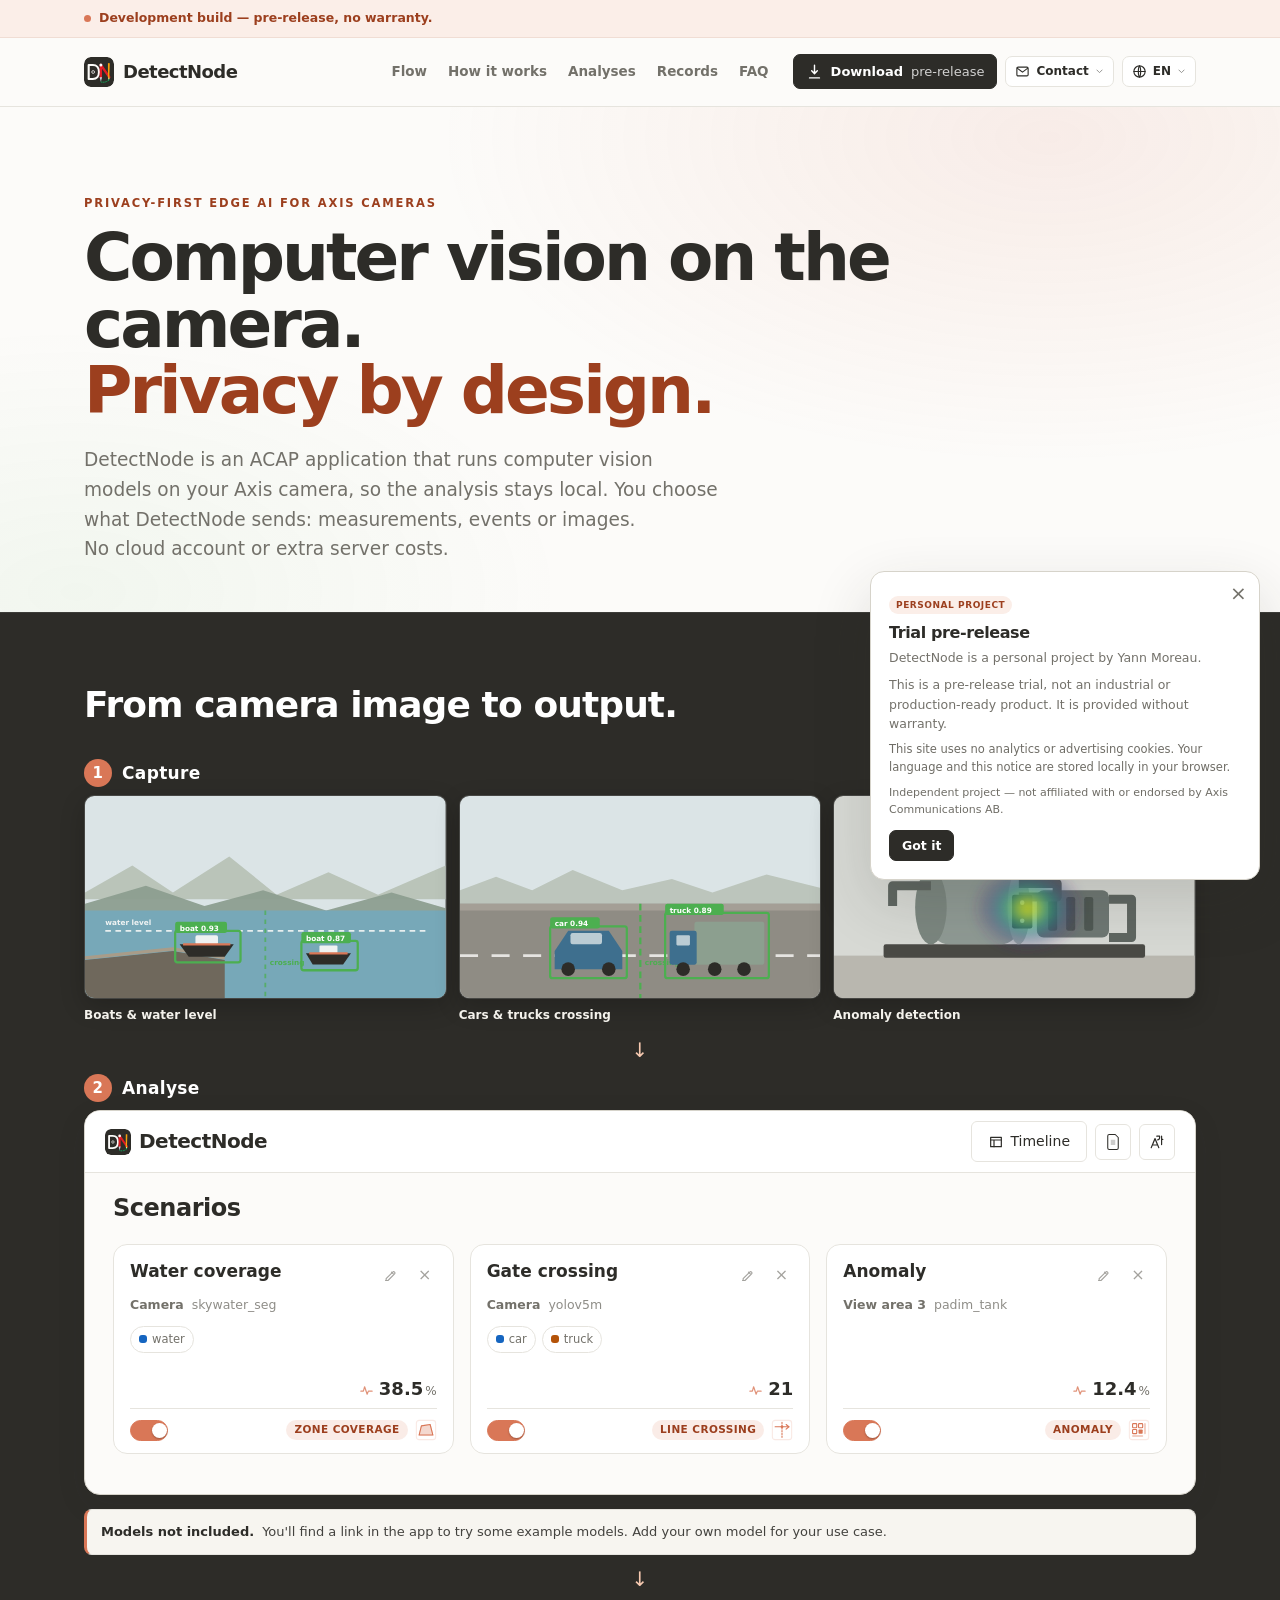
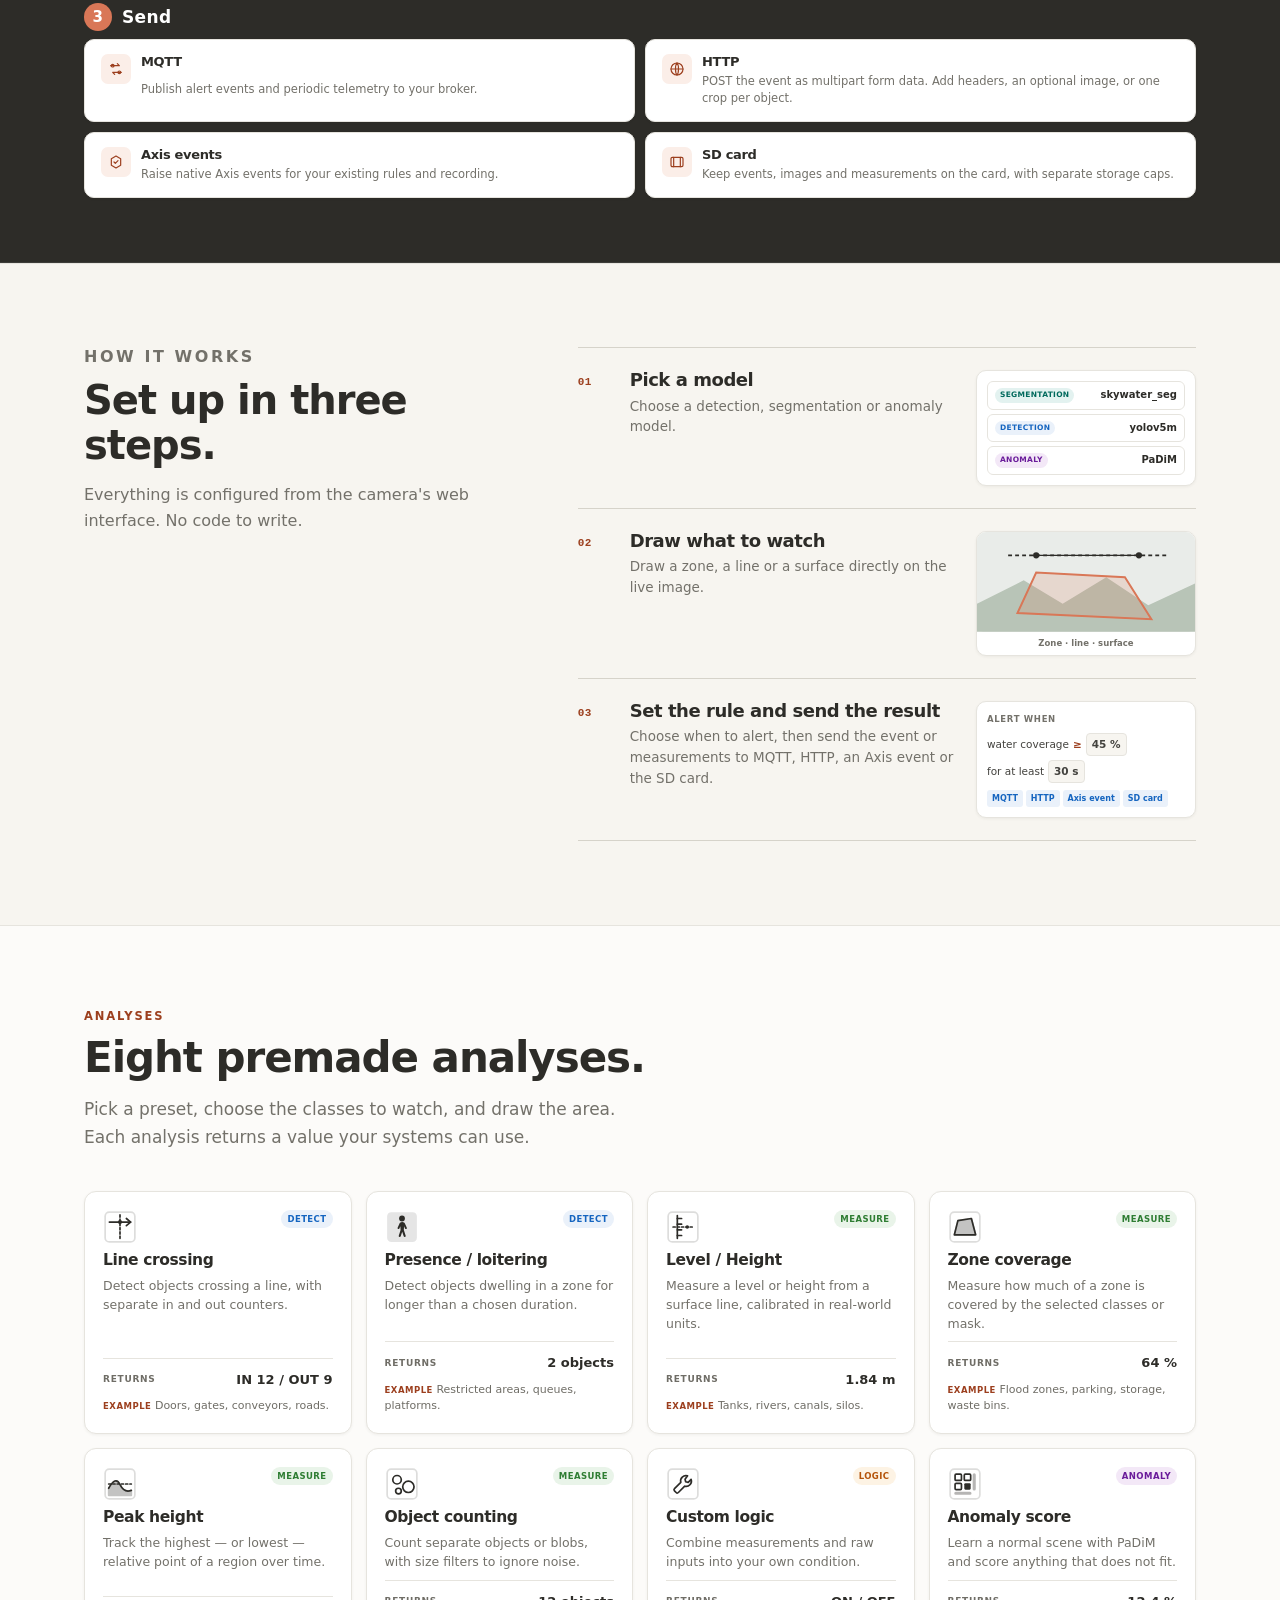
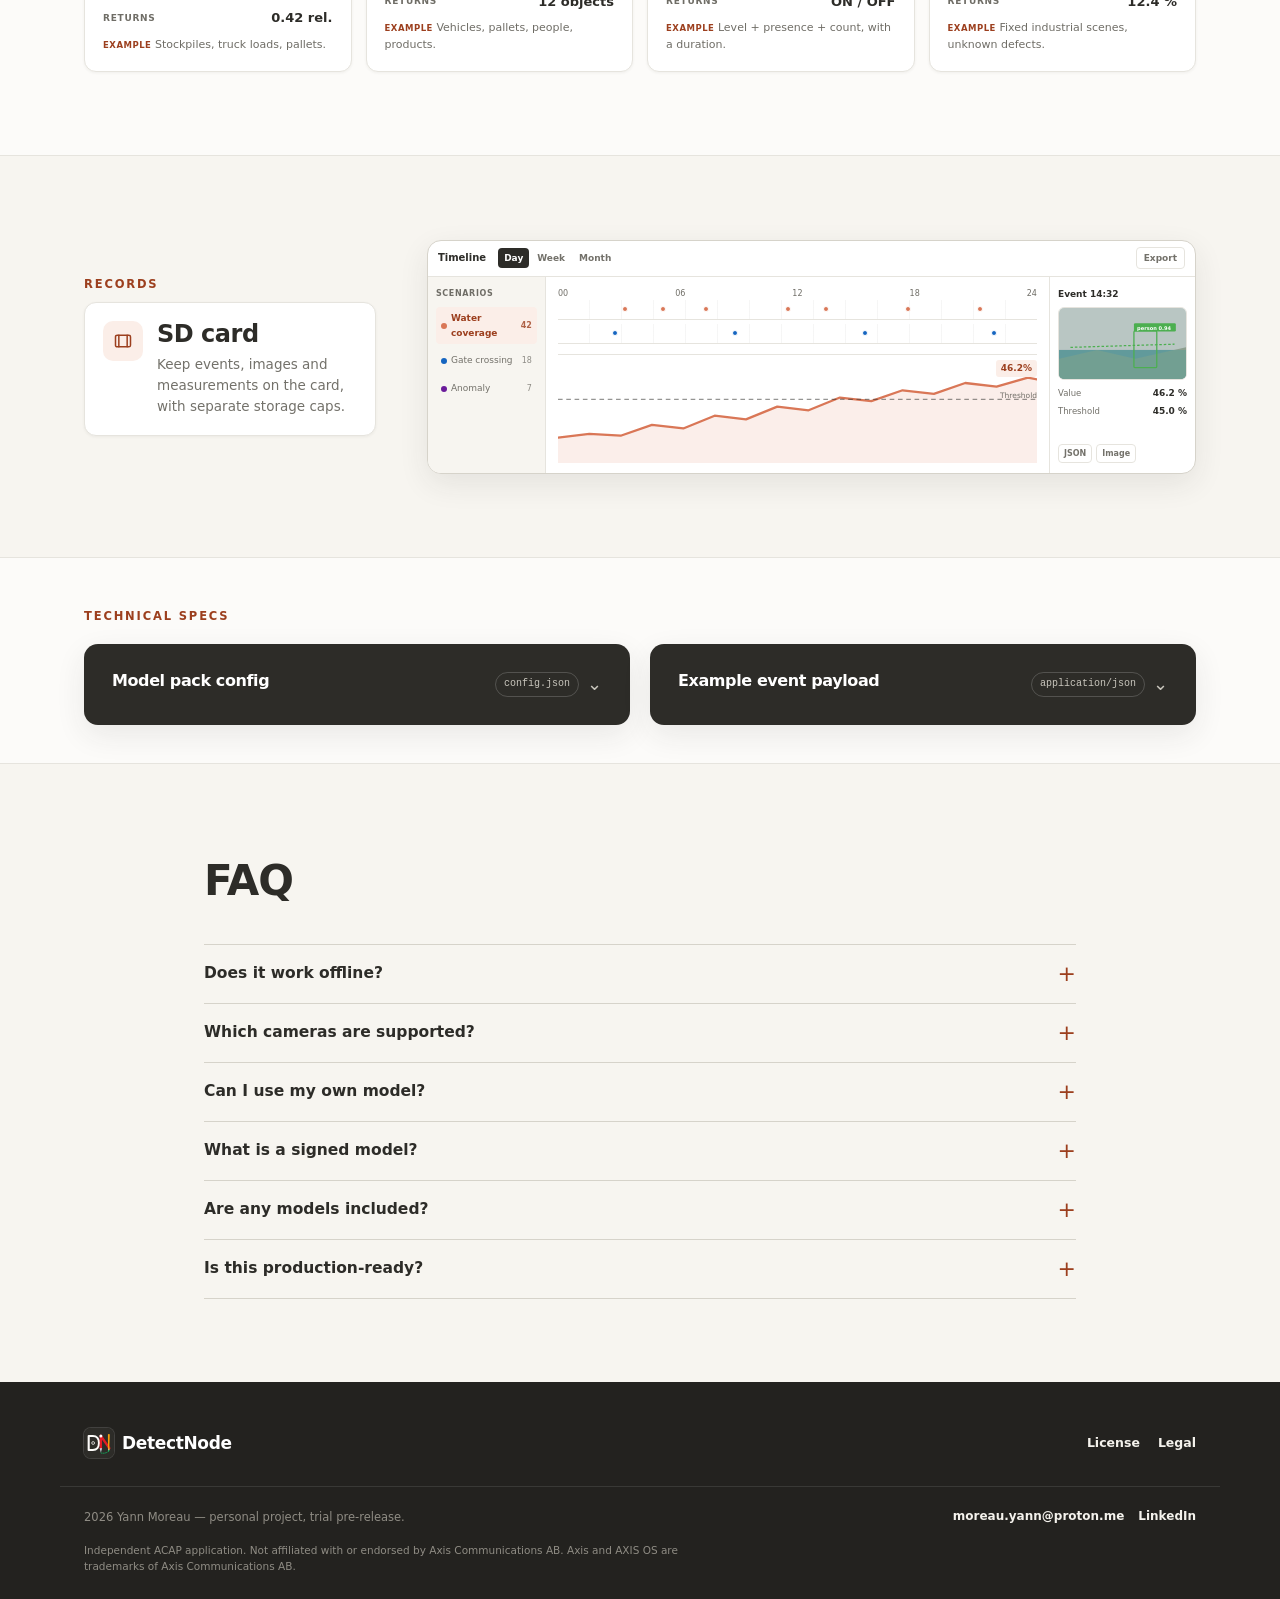
==== index.html @ 6ed3a421 "Initial commit" ====
<!DOCTYPE html>
<html lang="en">
<head>
<meta charset="utf-8" />
<meta name="viewport" content="width=device-width, initial-scale=1" />
<title>DetectNode — Privacy-first computer vision for Axis cameras</title>
<meta name="description" content="DetectNode is an ACAP application that runs computer vision models on the camera itself. Analyze locally and send only what you choose — no cloud account or server costs." />
<meta name="theme-color" content="#fcfbf9" />
<link rel="icon" type="image/svg+xml" href="favicon.svg" />
<link rel="stylesheet" href="styles.css" />

<meta property="og:type" content="website" />
<meta property="og:title" content="DetectNode — Privacy-first computer vision for Axis cameras" />
<meta property="og:description" content="Privacy-first computer vision for Axis cameras. DetectNode runs models on the camera and sends only what you choose — no cloud account or server costs." />
<meta property="og:image" content="og-image.png" />
<meta property="og:image:width" content="1200" />
<meta property="og:image:height" content="630" />
<meta name="twitter:card" content="summary_large_image" />
<meta name="twitter:image" content="og-image.png" />
</head>
<body>

<a class="skip-link" href="#main">Skip to content</a>

<!-- ============================================================ Dev banner -->
<div class="banner">
  <div class="wrap banner-inner">
    <span class="banner-dot" aria-hidden="true"></span>
    <span data-i18n="banner.dev">Development build — pre-release, no warranty.</span>
  </div>
</div>

<!-- ================================================================ Top bar -->
<header class="topbar" id="top">
  <div class="wrap topbar-inner">
    <a class="brand" href="#top" aria-label="DetectNode — home">
      <img class="brand-mark" src="favicon.svg" alt="" width="30" height="30" />
      <span class="brand-name">DetectNode</span>
    </a>

    <nav class="nav" id="nav" aria-label="Sections">
      <a href="#pipeline" data-i18n="nav.pipeline">Flow</a>
      <a href="#how" data-i18n="nav.how">How it works</a>
      <a href="#analyses" data-i18n="nav.analyses">Analyses</a>
      <a href="#records" data-i18n="nav.records">Records</a>
      <a href="#faq" data-i18n="nav.faq">FAQ</a>
    </nav>

    <div class="topbar-actions">
      <a class="btn btn-primary btn-sm topbar-download" href="https://github.com/DetectNode/DetectNode.github.io/releases" target="_blank" rel="noopener" aria-label="Download the pre-release" title="Download the pre-release" data-i18n-aria="cta.downloadLabel" data-i18n-title="cta.downloadLabel">
        <svg viewBox="0 0 24 24" fill="none" stroke="currentColor" stroke-width="2" stroke-linecap="round" stroke-linejoin="round" aria-hidden="true"><path d="M12 3v12m0 0-4-4m4 4 4-4M5 21h14"/></svg>
        <span data-i18n="cta.downloadVerb">Download</span>
        <span class="btn-qualifier" data-i18n="cta.downloadQualifier">pre-release</span>
      </a>

      <div class="contact" id="contact">
        <button type="button" class="lang-btn contact-btn" id="contactBtn" aria-haspopup="true" aria-expanded="false" aria-label="Contact" title="Contact">
          <svg class="contact-icon" viewBox="0 0 24 24" fill="none" stroke="currentColor" stroke-width="1.8" stroke-linecap="round" stroke-linejoin="round" aria-hidden="true"><rect x="3" y="5" width="18" height="14" rx="2"/><path d="m4 7 8 6 8-6"/></svg>
          <span class="contact-label" data-i18n="contact.label">Contact</span>
          <svg class="caret" viewBox="0 0 24 24" fill="none" stroke="currentColor" stroke-width="2.4" stroke-linecap="round" stroke-linejoin="round" aria-hidden="true"><path d="m5 8 7 7 7-7"/></svg>
        </button>
        <div class="contact-menu" role="menu">
          <a role="menuitem" href="mailto:moreau.yann@proton.me">
            <span class="contact-menu-icon"><svg viewBox="0 0 24 24" fill="none" stroke="currentColor" stroke-width="1.8" stroke-linecap="round" stroke-linejoin="round" aria-hidden="true"><rect x="3" y="5" width="18" height="14" rx="2"/><path d="m4 7 8 6 8-6"/></svg></span>
            <span class="contact-menu-text"><strong data-i18n="contact.email">Email</strong><small>moreau.yann@proton.me</small></span>
          </a>
          <a role="menuitem" href="https://www.linkedin.com/in/yann-moreau/" target="_blank" rel="noopener">
            <span class="contact-menu-icon"><svg viewBox="0 0 24 24" fill="currentColor" aria-hidden="true"><path d="M4.98 3.5a2.5 2.5 0 1 1 0 5 2.5 2.5 0 0 1 0-5zM3 9h4v12H3zM9 9h3.8v1.7h.1c.5-.9 1.8-1.9 3.7-1.9 4 0 4.7 2.6 4.7 6V21h-4v-5.5c0-1.3 0-3-1.8-3s-2.1 1.4-2.1 2.9V21H9z"/></svg></span>
            <span class="contact-menu-text"><strong data-i18n="contact.linkedin">LinkedIn</strong><small>Yann Moreau</small></span>
          </a>
        </div>
      </div>

      <div class="lang" id="lang">
        <button class="lang-btn" id="langBtn" aria-haspopup="true" aria-expanded="false" aria-label="Language" title="Language">
          <svg class="globe" viewBox="0 0 24 24" fill="none" stroke="currentColor" stroke-width="1.8" stroke-linecap="round" aria-hidden="true">
            <circle cx="12" cy="12" r="9"/><path d="M3 12h18M12 3c2.5 2.6 2.5 15.4 0 18M12 3c-2.5 2.6-2.5 15.4 0 18"/>
          </svg>
          <span id="langCurrent">EN</span>
          <svg class="caret" viewBox="0 0 24 24" fill="none" stroke="currentColor" stroke-width="2.4" stroke-linecap="round" stroke-linejoin="round" aria-hidden="true"><path d="m5 8 7 7 7-7"/></svg>
        </button>
        <div class="lang-menu" role="menu">
          <button type="button" role="menuitem" data-lang="en">English <span class="tag">EN</span></button>
          <button type="button" role="menuitem" data-lang="fr">Français <span class="tag">FR</span></button>
          <button type="button" role="menuitem" data-lang="sv">Svenska <span class="tag">SV</span></button>
        </div>
      </div>

      <button class="menu-btn" id="menuBtn" aria-controls="nav" aria-expanded="false" aria-label="Menu" title="Menu">
        <span></span><span></span><span></span>
      </button>
    </div>
  </div>
</header>

<main id="main">

  <!-- ================================================================= Hero -->
  <section class="hero">
    <div class="wrap">
      <div class="hero-copy reveal">
        <p class="eyebrow" data-i18n="hero.eyebrow">Privacy-first edge AI for Axis cameras</p>
        <h1>
          <span class="hero-line" data-i18n="hero.title1">Computer vision on the camera.</span>
          <span class="hero-line hero-line-accent" data-i18n="hero.title2">Privacy by design.</span>
        </h1>
        <p class="lead">
          <span data-i18n="hero.lead">DetectNode is an ACAP application that runs computer vision models on your Axis camera, so the analysis stays local. You choose what DetectNode sends: measurements, events or images.</span><br />
          <span data-i18n="hero.lead2">No cloud account or extra server costs.</span>
        </p>
      </div>

    </div>
  </section>

  <!-- ============================================================ Pipeline -->
  <section class="pipeline" id="pipeline" aria-labelledby="pipelineTitle">
    <div class="wrap">
      <div class="pipeline-head">
        <h2 id="pipelineTitle" data-i18n="pipeline.title">From camera image to output.</h2>
      </div>

      <div class="pipeline-flow">
        <div class="pipeline-stage pipeline-stage-capture reveal">
          <span class="pipeline-label">
            <span class="pipeline-num" aria-hidden="true">1</span>
            <span data-i18n="pipeline.capture">Capture</span>
          </span>
          <div class="pipeline-example-grid">
            <figure class="pipeline-example">
              <div class="pipeline-camera" aria-hidden="true">
            <svg viewBox="0 0 320 180" preserveAspectRatio="xMidYMid slice">
              <rect width="320" height="180" fill="#dbe4e6"/>
              <path d="M0 86 42 62 78 86 128 54 170 88 216 68 260 88 320 62v30H0Z" fill="#b4bfb2" opacity=".85"/>
              <path d="M0 96 54 80 106 98 158 84 214 102 272 86 320 100v20H0Z" fill="#8e9f91" opacity=".95"/>
              <rect y="102" width="320" height="78" fill="#7fa9b3"/>
              <rect y="102" width="320" height="78" fill="#2196f3" opacity=".08"/>
              <line x1="18" y1="120" x2="302" y2="120" stroke="#fcfbf9" stroke-width="1.5" stroke-dasharray="5 4" opacity=".85"/>
              <text x="18" y="115" font-family="system-ui, sans-serif" font-size="6.5" font-weight="700" fill="#fcfbf9" opacity=".9">water level</text>
              <path d="M0 146 78 138 124 146v34H0Z" fill="#6f685c"/>
              <path d="M0 144 78 136 124 144" stroke="#a89c89" stroke-width="3" fill="none"/>
              <g>
                <path d="M84 132h48l-8 11H92Z" fill="#2d2c28"/>
                <rect x="98" y="124" width="20" height="8" rx="1.5" fill="#fcfbf9" opacity=".9"/>
                <path d="M87 132h42" stroke="#d97757" stroke-width="2"/>
                <rect x="80" y="120" width="58" height="28" rx="2" fill="none" stroke="#4caf50" stroke-width="2"/>
                <rect x="80" y="112" width="46" height="10" rx="2" fill="#4caf50"/>
                <text x="84" y="120" font-family="system-ui, sans-serif" font-size="6.5" font-weight="700" fill="#fff">boat 0.93</text>
              </g>
              <g>
                <path d="M196 140h40l-7 10h-27Z" fill="#2d2c28"/>
                <rect x="208" y="133" width="16" height="7" rx="1" fill="#fcfbf9" opacity=".9"/>
                <path d="M199 140h34" stroke="#d97757" stroke-width="2"/>
                <rect x="192" y="129" width="50" height="26" rx="2" fill="none" stroke="#4caf50" stroke-width="2"/>
                <rect x="192" y="121" width="44" height="10" rx="2" fill="#4caf50"/>
                <text x="196" y="129" font-family="system-ui, sans-serif" font-size="6.5" font-weight="700" fill="#fff">boat 0.87</text>
              </g>
              <line x1="160" y1="102" x2="160" y2="180" stroke="#4caf50" stroke-width="1.6" stroke-dasharray="4 4" opacity=".75"/>
              <text x="164" y="150" font-family="system-ui, sans-serif" font-size="6.5" font-weight="700" fill="#4caf50">crossing</text>
            </svg>
              </div>
              <figcaption>
                <span class="pipeline-example-title" data-i18n="pipeline.example.water">Boats &amp; water level</span>
              </figcaption>
            </figure>
            <figure class="pipeline-example">
              <div class="pipeline-camera" aria-hidden="true">
            <svg viewBox="0 0 320 180" preserveAspectRatio="xMidYMid slice">
              <rect width="320" height="180" fill="#dbe4e6"/>
              <path d="M0 84 32 72 64 84 100 66 144 84 188 74 224 86 272 70 320 82v22H0Z" fill="#b4bfb2" opacity=".8"/>
              <rect y="96" width="320" height="84" fill="#8f8c84"/>
              <rect y="96" width="320" height="6" fill="#a49f96"/>
              <line x1="0" y1="142" x2="320" y2="142" stroke="#fcfbf9" stroke-width="2.5" stroke-dasharray="16 12" opacity=".8"/>
              <line x1="160" y1="96" x2="160" y2="180" stroke="#4caf50" stroke-width="2" stroke-dasharray="6 4"/>
              <text x="164" y="150" font-family="system-ui, sans-serif" font-size="6.5" font-weight="700" fill="#4caf50">crossing</text>
              <g>
                <path d="M84 138 96 120h36l12 18v16H84Z" fill="#3e6f8e"/>
                <rect x="98" y="122" width="28" height="10" rx="2" fill="#dbe4e6" opacity=".8"/>
                <circle cx="96" cy="154" r="6" fill="#2d2c28"/>
                <circle cx="132" cy="154" r="6" fill="#2d2c28"/>
                <rect x="80" y="116" width="68" height="46" rx="2" fill="none" stroke="#4caf50" stroke-width="2"/>
                <rect x="80" y="108" width="44" height="10" rx="2" fill="#4caf50"/>
                <text x="84" y="116" font-family="system-ui, sans-serif" font-size="6.5" font-weight="700" fill="#fff">car 0.94</text>
              </g>
              <g>
                <rect x="208" y="112" width="62" height="38" rx="2" fill="#8c9f8f"/>
                <rect x="186" y="120" width="24" height="30" rx="2" fill="#3e6f8e"/>
                <rect x="192" y="124" width="12" height="9" rx="1" fill="#dbe4e6" opacity=".8"/>
                <circle cx="198" cy="154" r="6" fill="#2d2c28"/>
                <circle cx="226" cy="154" r="6" fill="#2d2c28"/>
                <circle cx="252" cy="154" r="6" fill="#2d2c28"/>
                <rect x="182" y="104" width="92" height="58" rx="2" fill="none" stroke="#4caf50" stroke-width="2"/>
                <rect x="182" y="96" width="52" height="10" rx="2" fill="#4caf50"/>
                <text x="186" y="104" font-family="system-ui, sans-serif" font-size="6.5" font-weight="700" fill="#fff">truck 0.89</text>
              </g>
            </svg>
              </div>
              <figcaption>
                <span class="pipeline-example-title" data-i18n="pipeline.example.traffic">Cars &amp; trucks crossing</span>
              </figcaption>
            </figure>
            <figure class="pipeline-example">
              <div class="pipeline-camera" aria-hidden="true">
            <svg viewBox="0 0 320 180" preserveAspectRatio="xMidYMid slice">
              <defs>
                <radialGradient id="padimHeat" cx="50%" cy="50%" r="50%">
                  <stop offset="0" stop-color="#fde725" stop-opacity=".95"/>
                  <stop offset=".16" stop-color="#b5de2b" stop-opacity=".85"/>
                  <stop offset=".34" stop-color="#35b779" stop-opacity=".72"/>
                  <stop offset=".52" stop-color="#26828e" stop-opacity=".58"/>
                  <stop offset=".72" stop-color="#3e4989" stop-opacity=".4"/>
                  <stop offset="1" stop-color="#440154" stop-opacity="0"/>
                </radialGradient>
                <filter id="padimBlur" x="-50%" y="-50%" width="200%" height="200%">
                  <feGaussianBlur stdDeviation="5"/>
                </filter>
              </defs>
              <rect width="320" height="180" fill="#d7d9d4"/>
              <rect y="142" width="320" height="38" fill="#b9b7af"/>
              <rect x="44" y="132" width="232" height="12" rx="2" fill="#4a4a45"/>
              <rect x="86" y="66" width="78" height="66" rx="16" fill="#8f9a94"/>
              <ellipse cx="86" cy="99" rx="14" ry="33" fill="#7b867f"/>
              <ellipse cx="164" cy="99" rx="10" ry="33" fill="#a3ada7"/>
              <rect x="180" y="84" width="64" height="42" rx="6" fill="#6e7773"/>
              <rect x="190" y="90" width="8" height="30" rx="2" fill="#4f5853"/>
              <rect x="206" y="90" width="8" height="30" rx="2" fill="#4f5853"/>
              <rect x="222" y="90" width="8" height="30" rx="2" fill="#4f5853"/>
              <path d="M164 78h34v12h-34" fill="none" stroke="#5f6661" stroke-width="8" stroke-linejoin="round"/>
              <path d="M244 92h20v34h-20" fill="none" stroke="#5f6661" stroke-width="8" stroke-linejoin="round"/>
              <path d="M86 80H52v18" fill="none" stroke="#5f6661" stroke-width="8" stroke-linejoin="round"/>
              <rect x="158" y="88" width="18" height="30" rx="2" fill="#3f4541"/>
              <circle cx="167" cy="95" r="2" fill="#cfd2cc"/>
              <circle cx="167" cy="111" r="2" fill="#cfd2cc"/>
              <ellipse cx="172" cy="100" rx="48" ry="38" fill="url(#padimHeat)" filter="url(#padimBlur)"/>
            </svg>
              </div>
              <figcaption>
                <span class="pipeline-example-title" data-i18n="pipeline.example.machine">Anomaly detection</span>
              </figcaption>
            </figure>
          </div>
        </div>

        <span class="pipeline-arrow" aria-hidden="true">↓</span>

        <div class="pipeline-stage pipeline-stage-app reveal">
          <span class="pipeline-label">
            <span class="pipeline-num" aria-hidden="true">2</span>
            <span data-i18n="pipeline.analyse">Analyse</span>
          </span>
          <div class="app-frame-wrap reveal">
            <div class="app-frame">
              <div class="app-screen" aria-hidden="true">
                <div class="app-topbar">
                  <span class="app-brand">
                    <img src="favicon.svg" alt="" width="26" height="26" />
                    <span>DetectNode</span>
                  </span>
                  <span class="app-actions">
                    <span class="app-btn">
                      <svg viewBox="0 0 24 24" width="16" height="16" fill="none" stroke="currentColor" stroke-width="1.8" stroke-linecap="round" stroke-linejoin="round" aria-hidden="true"><path d="M4 5h16v14H4z"/><path d="M4 9h16M9 9v10"/></svg>
                      <span data-i18n="scenarios.app.timeline">Timeline</span>
                    </span>
                    <span class="app-icon-btn" title="SD card">
                      <svg viewBox="0 0 24 24" width="18" height="18" aria-hidden="true">
                        <rect x="9" y="9" width="6" height="7" fill="currentColor" opacity=".24"/>
                        <path d="M7 2h8l4 4v14a2 2 0 0 1-2 2H7a2 2 0 0 1-2-2V4a2 2 0 0 1 2-2z" fill="none" stroke="currentColor" stroke-width="1.4" stroke-linejoin="round"/>
                      </svg>
                    </span>
                    <span class="app-icon-btn app-lang-btn" title="Language">
                      <svg fill="currentColor" aria-hidden="true" width="16" height="16" viewBox="0 0 20 20" xmlns="http://www.w3.org/2000/svg"><path d="M9.74 1.99a.75.75 0 1 0 0 1.5h2.76v1.26c0 .55-.2.98-.48 1.27-.29.29-.71.48-1.27.48a.75.75 0 0 0 0 1.5c.92 0 1.74-.32 2.33-.92.6-.6.92-1.42.92-2.33v-2a.75.75 0 0 0-.75-.75l-3.5-.01ZM8.2 5.46a.75.75 0 0 0-1.38 0l-3.3 7.98-.01.03-1.44 3.5a.75.75 0 0 0 1.38.57l1.26-3.05h5.6l1.26 3.04a.75.75 0 0 0 1.38-.57L8.2 5.46ZM9.7 13H5.31L7.5 7.71 9.68 13ZM15.74 2c.42 0 .75.34.75.75V6h.76a.75.75 0 0 1 0 1.5h-.76v5.75a.75.75 0 0 1-1.5 0V2.75c0-.41.34-.75.75-.75Z"/></svg>
                    </span>
                  </span>
                </div>

                <div class="app-view">
                  <h3 class="app-view-title" data-i18n="scenarios.app.title">Scenarios</h3>
                  <div class="scenario-grid">

                    <article class="scenario-card">
                      <div class="scenario-head">
                        <span class="scenario-name" data-i18n="scenarios.card.waterTitle">Water coverage</span>
                        <span class="scenario-icon" aria-hidden="true"><svg viewBox="0 0 24 24" width="15" height="15" fill="none" stroke="currentColor" stroke-width="1.8" stroke-linecap="round" stroke-linejoin="round"><path d="M4 20h4l10.5-10.5a2.1 2.1 0 0 0-3-3L5 17v3Z"/><path d="M13.5 6.5l3 3"/></svg></span>
                        <span class="scenario-icon scenario-remove" aria-hidden="true">×</span>
                      </div>
                      <div class="scenario-meta"><span class="meta-source" data-i18n="scenarios.card.source1">Camera</span><span class="meta-model">skywater_seg</span></div>
                      <div class="scenario-classes"><span class="class-chip"><span class="class-dot water"></span>water</span></div>
                      <div class="scenario-bottom">
                        <div class="scenario-value"><span class="value-icon" aria-hidden="true"><svg viewBox="0 0 24 24" width="15" height="15" fill="none" stroke="currentColor" stroke-width="1.9" stroke-linecap="round" stroke-linejoin="round"><path d="M3 13h4l2-7 4 12 2-5h6"/></svg></span><span class="value-number">38.5<span class="value-unit">%</span></span></div>
                        <div class="scenario-footer"><span class="ui-switch on" aria-hidden="true"><span class="ui-switch-knob"></span></span><span class="scenario-type"><span class="status-chip" data-i18n="scenarios.card.statusCoverage">Zone coverage</span><span class="scenario-kind" aria-hidden="true"><svg viewBox="0 0 48 48" fill="none" stroke="currentColor" stroke-width="2.4" stroke-linecap="round" stroke-linejoin="round"><rect x="3" y="3" width="42" height="42" rx="6" opacity=".16"/><polygon points="9,35 14,15 33,12 39,35" fill="currentColor" opacity=".28"/><polygon points="9,35 14,15 33,12 39,35"/></svg></span></span></div>
                      </div>
                    </article>

                    <article class="scenario-card">
                      <div class="scenario-head">
                        <span class="scenario-name" data-i18n="scenarios.card.gateTitle">Gate crossing</span>
                        <span class="scenario-icon" aria-hidden="true"><svg viewBox="0 0 24 24" width="15" height="15" fill="none" stroke="currentColor" stroke-width="1.8" stroke-linecap="round" stroke-linejoin="round"><path d="M4 20h4l10.5-10.5a2.1 2.1 0 0 0-3-3L5 17v3Z"/><path d="M13.5 6.5l3 3"/></svg></span>
                        <span class="scenario-icon scenario-remove" aria-hidden="true">×</span>
                      </div>
                      <div class="scenario-meta"><span class="meta-source" data-i18n="scenarios.card.source2">Camera</span><span class="meta-model">yolov5m</span></div>
                      <div class="scenario-classes"><span class="class-chip"><span class="class-dot car"></span>car</span><span class="class-chip"><span class="class-dot truck"></span>truck</span></div>
                      <div class="scenario-bottom">
                        <div class="scenario-value"><span class="value-icon" aria-hidden="true"><svg viewBox="0 0 24 24" width="15" height="15" fill="none" stroke="currentColor" stroke-width="1.9" stroke-linecap="round" stroke-linejoin="round"><path d="M3 13h4l2-7 4 12 2-5h6"/></svg></span><span class="value-number">21</span></div>
                        <div class="scenario-footer"><span class="ui-switch on" aria-hidden="true"><span class="ui-switch-knob"></span></span><span class="scenario-type"><span class="status-chip" data-i18n="scenarios.card.statusCrossing">Line crossing</span><span class="scenario-kind" aria-hidden="true"><svg viewBox="0 0 48 48" fill="none" stroke="currentColor" stroke-width="2.4" stroke-linecap="round" stroke-linejoin="round"><rect x="3" y="3" width="42" height="42" rx="6" opacity=".16"/><line x1="24" y1="7" x2="24" y2="41" stroke-dasharray="3 3"/><line x1="9" y1="17" x2="39" y2="17"/><polyline points="33,12 39,17 33,22"/><circle cx="24" cy="17" r="3" fill="currentColor" stroke="none"/></svg></span></span></div>
                      </div>
                    </article>

                    <article class="scenario-card">
                      <div class="scenario-head">
                        <span class="scenario-name" data-i18n="scenarios.card.anomalyTitle">Anomaly</span>
                        <span class="scenario-icon" aria-hidden="true"><svg viewBox="0 0 24 24" width="15" height="15" fill="none" stroke="currentColor" stroke-width="1.8" stroke-linecap="round" stroke-linejoin="round"><path d="M4 20h4l10.5-10.5a2.1 2.1 0 0 0-3-3L5 17v3Z"/><path d="M13.5 6.5l3 3"/></svg></span>
                        <span class="scenario-icon scenario-remove" aria-hidden="true">×</span>
                      </div>
                      <div class="scenario-meta"><span class="meta-source" data-i18n="scenarios.card.source3">View area 3</span><span class="meta-model">padim_tank</span></div>
                      <div class="scenario-classes"></div>
                      <div class="scenario-bottom">
                        <div class="scenario-value"><span class="value-icon" aria-hidden="true"><svg viewBox="0 0 24 24" width="15" height="15" fill="none" stroke="currentColor" stroke-width="1.9" stroke-linecap="round" stroke-linejoin="round"><path d="M3 13h4l2-7 4 12 2-5h6"/></svg></span><span class="value-number">12.4<span class="value-unit">%</span></span></div>
                        <div class="scenario-footer"><span class="ui-switch on" aria-hidden="true"><span class="ui-switch-knob"></span></span><span class="scenario-type"><span class="status-chip" data-i18n="scenarios.card.statusAnomaly">Anomaly</span><span class="scenario-kind" aria-hidden="true"><svg viewBox="0 0 48 48" fill="none" stroke="currentColor" stroke-width="2.4" stroke-linecap="round" stroke-linejoin="round"><rect x="3" y="3" width="42" height="42" rx="6" opacity=".16"/><rect x="10" y="10" width="9" height="9" rx="1.5"/><rect x="23" y="10" width="9" height="9" rx="1.5"/><rect x="10" y="23" width="9" height="9" rx="1.5"/><rect x="23" y="23" width="9" height="9" rx="1.5" fill="currentColor" stroke="none"/><rect x="36" y="10" width="2" height="22" rx="1" opacity=".35"/><rect x="10" y="36" width="22" height="2" rx="1" opacity=".35"/></svg></span></span></div>
                      </div>
                    </article>

                  </div>
                </div>
              </div>
            </div>
            <div class="models-note" role="note">
              <strong data-i18n="scenarios.modelsNoteTitle">Models not included.</strong>
              <span data-i18n="scenarios.modelsNote">You'll find a link in the app to try some example models. Add your own model for your use case.</span>
            </div>
          </div>
        </div>

        <span class="pipeline-arrow" aria-hidden="true">↓</span>

        <div class="pipeline-stage pipeline-stage-outputs reveal">
          <span class="pipeline-label">
            <span class="pipeline-num" aria-hidden="true">3</span>
            <span data-i18n="pipeline.outputs">Send</span>
          </span>
          <div class="pipeline-output-grid">
            <article class="pipeline-output-card">
              <span class="pipeline-output-icon" aria-hidden="true"><svg viewBox="0 0 24 24" width="16" height="16" fill="none" stroke="currentColor" stroke-width="1.8" stroke-linecap="round" stroke-linejoin="round"><path d="M4 7h13l-3-3M20 17H7l3 3"/><circle cx="7" cy="7" r="2"/><circle cx="17" cy="17" r="2"/></svg></span>
              <h3>MQTT</h3>
              <p data-i18n="outputs.mqtt.desc">Publish alert events and periodic telemetry to your broker.</p>
            </article>
            <article class="pipeline-output-card">
              <span class="pipeline-output-icon" aria-hidden="true"><svg viewBox="0 0 24 24" width="16" height="16" fill="none" stroke="currentColor" stroke-width="1.8" stroke-linecap="round" stroke-linejoin="round"><circle cx="12" cy="12" r="9"/><path d="M3 12h18M12 3c3 3 3 15 0 18M12 3c-3 3-3 15 0 18"/></svg></span>
              <h3>HTTP</h3>
              <p data-i18n="outputs.http.desc">POST the event as multipart form data. Add headers, an optional image, or one crop per object.</p>
            </article>
            <article class="pipeline-output-card">
              <span class="pipeline-output-icon" aria-hidden="true"><svg viewBox="0 0 24 24" width="16" height="16" fill="none" stroke="currentColor" stroke-width="1.8" stroke-linecap="round" stroke-linejoin="round"><path d="M12 3l7 4v10l-7 4-7-4V7z"/><path d="m9 12 2 2 4-4"/></svg></span>
              <h3><span data-i18n="outputs.axis.title">Axis events</span></h3>
              <p data-i18n="outputs.axis.desc">Raise native Axis events for your existing rules and recording.</p>
            </article>
            <article class="pipeline-output-card">
              <span class="pipeline-output-icon" aria-hidden="true"><svg viewBox="0 0 24 24" width="16" height="16" fill="none" stroke="currentColor" stroke-width="1.8" stroke-linecap="round" stroke-linejoin="round"><rect x="3" y="5" width="18" height="14" rx="2"/><path d="M7 5v14M17 5v14"/></svg></span>
              <h3><span data-i18n="outputs.storage.title">SD card</span></h3>
              <p data-i18n="outputs.storage.desc">Keep events, images and measurements on the card, with separate storage caps.</p>
            </article>
          </div>
        </div>
      </div>
    </div>
  </section>

  <!-- ============================================================ How -->
  <section class="section how" id="how">
    <div class="wrap how-layout">
      <div class="how-intro reveal">
        <p class="eyebrow" data-i18n="how.eyebrow">How it works</p>
        <h2 data-i18n="how.title">Set up in three steps.</h2>
        <p data-i18n="how.lead">Everything is configured from the camera's web interface. No code to write.</p>
      </div>

      <ol class="steps">
        <li class="step reveal">
          <span class="step-num">01</span>
          <div class="step-copy">
            <h3 data-i18n="how.step1.title">Pick a model</h3>
            <p data-i18n="how.step1.desc">Choose a detection, segmentation or anomaly model.</p>
          </div>
          <div class="step-ui model-ui" aria-hidden="true">
            <div class="mini-model"><span class="mini-task task-segmentation" data-i18n="how.mock.segmentation">Segmentation</span><strong>skywater_seg</strong></div>
            <div class="mini-model"><span class="mini-task task-detection" data-i18n="how.mock.detection">Detection</span><strong>yolov5m</strong></div>
            <div class="mini-model"><span class="mini-task task-anomaly" data-i18n="how.mock.anomaly">Anomaly</span><strong>PaDiM</strong></div>
          </div>
        </li>

        <li class="step reveal">
          <span class="step-num">02</span>
          <div class="step-copy">
            <h3 data-i18n="how.step2.title">Draw what to watch</h3>
            <p data-i18n="how.step2.desc">Draw a zone, a line or a surface directly on the live image.</p>
          </div>
          <div class="step-ui draw-ui" aria-hidden="true">
            <svg viewBox="0 0 280 128" fill="none">
              <rect width="280" height="128" rx="8" fill="#e9ece9"/>
              <path d="M0 92 60 62 110 92 166 58 220 94 280 66v62H0Z" fill="#b8c4b7"/>
              <polygon points="52,104 76,52 190,58 224,112" fill="rgba(217,119,87,.18)" stroke="#d97757" stroke-width="2.5"/>
              <line x1="40" y1="30" x2="244" y2="30" stroke="#2d2c28" stroke-width="2" stroke-dasharray="5 4"/>
              <circle cx="76" cy="30" r="4" fill="#2d2c28"/>
              <circle cx="208" cy="30" r="4" fill="#2d2c28"/>
              <line x1="76" y1="30" x2="208" y2="30" stroke="#2d2c28" stroke-width="1.5"/>
            </svg>
            <span class="draw-label" data-i18n="how.mock.figure">Zone · line · surface</span>
          </div>
        </li>

        <li class="step reveal">
          <span class="step-num">03</span>
          <div class="step-copy">
            <h3 data-i18n="how.step3.title">Set the rule and send the result</h3>
            <p data-i18n="how.step3.desc">Choose when to alert, then send the event or measurements to MQTT, HTTP, an Axis event or the SD card.</p>
          </div>
          <div class="step-ui rule-ui" aria-hidden="true">
            <span class="rule-label" data-i18n="how.mock.rule">Alert when</span>
            <div class="rule-sentence">
              <span data-i18n="how.mock.coverage">water coverage</span>
              <span class="rule-op">≥</span>
              <span class="rule-value">45 %</span>
              <span data-i18n="how.mock.forAtLeast">for at least</span>
              <span class="rule-value">30 s</span>
            </div>
            <div class="out-chips">
              <span>MQTT</span><span>HTTP</span><span data-i18n="how.mock.axis">Axis event</span><span data-i18n="how.mock.storage">SD card</span>
            </div>
          </div>
        </li>
      </ol>
    </div>
  </section>

  <!-- ============================================================ Analyses -->
  <section class="section analyses" id="analyses">
    <div class="wrap">
      <div class="section-head reveal">
        <p class="eyebrow" data-i18n="analyses.eyebrow">Analyses</p>
        <h2 data-i18n="analyses.title">Eight premade analyses.</h2>
        <p>
          <span data-i18n="analyses.lead">Pick a preset, choose the classes to watch, and draw the area.</span><br />
          <span data-i18n="analyses.lead2">Each analysis returns a value your systems can use.</span>
        </p>
      </div>

      <div class="analysis-grid">

        <article class="analysis-card reveal">
          <div class="an-top">
            <span class="an-icon">
              <svg viewBox="0 0 48 48" fill="none" stroke="currentColor" stroke-width="2.4" stroke-linecap="round" stroke-linejoin="round" aria-hidden="true"><rect x="3" y="3" width="42" height="42" rx="6" opacity=".16"/><line x1="24" y1="7" x2="24" y2="41" stroke-dasharray="3 3"/><line x1="9" y1="17" x2="39" y2="17"/><polyline points="33,12 39,17 33,22"/><circle cx="24" cy="17" r="3" fill="currentColor" stroke="none"/></svg>
            </span>
            <span class="an-cat cat-detect" data-i18n="analysis.cat.detect">Detect</span>
          </div>
          <h3 data-i18n="analysis.crossing.title">Line crossing</h3>
          <p data-i18n="analysis.crossing.desc">Detect objects crossing a line, with separate in and out counters.</p>
          <div class="an-result"><span data-i18n="analyses.returns">Returns</span><strong data-i18n="analysis.crossing.value">IN 12 / OUT 9</strong></div>
          <p class="an-example"><span data-i18n="analyses.example">Example</span> <span data-i18n="analysis.crossing.example">Doors, gates, conveyors, roads.</span></p>
        </article>

        <article class="analysis-card reveal">
          <div class="an-top">
            <span class="an-icon">
              <svg viewBox="0 0 48 48" fill="currentColor" aria-hidden="true"><rect x="3" y="3" width="42" height="42" rx="6" opacity=".12"/><circle cx="24" cy="12" r="4.1"/><path d="M24 17.1c-1.7 0-3.1 1-3.8 2.5l-2.4 5.4c-.3.7 0 1.5.7 1.8.7.3 1.5 0 1.8-.7l1.4-3.1.3 5.1-2.6 8.3c-.2.8.2 1.6 1 1.8.8.2 1.6-.2 1.8-1l2.1-6.6 2.1 6.6c.2.8 1 1.2 1.8 1 .8-.2 1.2-1 1-1.8l-2.6-8.3.3-5.1 1.4 3.1c.3.7 1.1 1 1.8.7.7-.3 1-1.1.7-1.8l-2.4-5.4c-.7-1.5-2.1-2.5-3.8-2.5z"/></svg>
            </span>
            <span class="an-cat cat-detect" data-i18n="analysis.cat.detect">Detect</span>
          </div>
          <h3 data-i18n="analysis.presence.title">Presence / loitering</h3>
          <p data-i18n="analysis.presence.desc">Detect objects dwelling in a zone for longer than a chosen duration.</p>
          <div class="an-result"><span data-i18n="analyses.returns">Returns</span><strong data-i18n="analysis.presence.value">2 objects</strong></div>
          <p class="an-example"><span data-i18n="analyses.example">Example</span> <span data-i18n="analysis.presence.example">Restricted areas, queues, platforms.</span></p>
        </article>

        <article class="analysis-card reveal">
          <div class="an-top">
            <span class="an-icon">
              <svg viewBox="0 0 48 48" fill="none" stroke="currentColor" stroke-width="2.4" stroke-linecap="round" stroke-linejoin="round" aria-hidden="true"><rect x="3" y="3" width="42" height="42" rx="6" opacity=".16"/><line x1="16" y1="8" x2="16" y2="40"/><line x1="16" y1="12" x2="22" y2="12"/><line x1="16" y1="20" x2="22" y2="20"/><line x1="16" y1="28" x2="22" y2="28"/><line x1="16" y1="36" x2="22" y2="36"/><line x1="10" y1="24" x2="40" y2="24" stroke-dasharray="3 3"/><circle cx="30" cy="24" r="2.5" fill="currentColor" stroke="none"/></svg>
            </span>
            <span class="an-cat cat-measure" data-i18n="analysis.cat.measure">Measure</span>
          </div>
          <h3 data-i18n="analysis.gauge.title">Level / Height</h3>
          <p data-i18n="analysis.gauge.desc">Measure a level or height from a surface line, calibrated in real-world units.</p>
          <div class="an-result"><span data-i18n="analyses.returns">Returns</span><strong data-i18n="analysis.gauge.value">1.84 m</strong></div>
          <p class="an-example"><span data-i18n="analyses.example">Example</span> <span data-i18n="analysis.gauge.example">Tanks, rivers, canals, silos.</span></p>
        </article>

        <article class="analysis-card reveal">
          <div class="an-top">
            <span class="an-icon">
              <svg viewBox="0 0 48 48" fill="none" stroke="currentColor" stroke-width="2.4" stroke-linecap="round" stroke-linejoin="round" aria-hidden="true"><rect x="3" y="3" width="42" height="42" rx="6" opacity=".16"/><polygon points="9,35 14,15 33,12 39,35" fill="currentColor" opacity=".28"/><polygon points="9,35 14,15 33,12 39,35"/></svg>
            </span>
            <span class="an-cat cat-measure" data-i18n="analysis.cat.measure">Measure</span>
          </div>
          <h3 data-i18n="analysis.fill.title">Zone coverage</h3>
          <p data-i18n="analysis.fill.desc">Measure how much of a zone is covered by the selected classes or mask.</p>
          <div class="an-result"><span data-i18n="analyses.returns">Returns</span><strong data-i18n="analysis.fill.value">64 %</strong></div>
          <p class="an-example"><span data-i18n="analyses.example">Example</span> <span data-i18n="analysis.fill.example">Flood zones, parking, storage, waste bins.</span></p>
        </article>

        <article class="analysis-card reveal">
          <div class="an-top">
            <span class="an-icon">
              <svg viewBox="0 0 48 48" fill="none" stroke="currentColor" stroke-width="2.4" stroke-linecap="round" stroke-linejoin="round" aria-hidden="true"><rect x="3" y="3" width="42" height="42" rx="6" opacity=".16"/><path d="M8 40 8 30Q18 12 24 25Q30 37 40 33L40 40Z" fill="currentColor" opacity=".28"/><path d="M8 30Q18 12 24 25Q30 37 40 33"/><line x1="8" y1="24" x2="40" y2="24" stroke-dasharray="3 3"/></svg>
            </span>
            <span class="an-cat cat-measure" data-i18n="analysis.cat.measure">Measure</span>
          </div>
          <h3 data-i18n="analysis.altitude.title">Peak height</h3>
          <p data-i18n="analysis.altitude.desc">Track the highest — or lowest — relative point of a region over time.</p>
          <div class="an-result"><span data-i18n="analyses.returns">Returns</span><strong data-i18n="analysis.altitude.value">0.42 rel.</strong></div>
          <p class="an-example"><span data-i18n="analyses.example">Example</span> <span data-i18n="analysis.altitude.example">Stockpiles, truck loads, pallets.</span></p>
        </article>

        <article class="analysis-card reveal">
          <div class="an-top">
            <span class="an-icon">
              <svg viewBox="0 0 48 48" fill="none" stroke="currentColor" stroke-width="2.4" stroke-linecap="round" stroke-linejoin="round" aria-hidden="true"><rect x="3" y="3" width="42" height="42" rx="6" opacity=".16"/><circle cx="17" cy="18" r="6"/><circle cx="33" cy="28" r="8"/><circle cx="19" cy="34" r="4"/></svg>
            </span>
            <span class="an-cat cat-measure" data-i18n="analysis.cat.measure">Measure</span>
          </div>
          <h3 data-i18n="analysis.blob.title">Object counting</h3>
          <p data-i18n="analysis.blob.desc">Count separate objects or blobs, with size filters to ignore noise.</p>
          <div class="an-result"><span data-i18n="analyses.returns">Returns</span><strong data-i18n="analysis.blob.value">12 objects</strong></div>
          <p class="an-example"><span data-i18n="analyses.example">Example</span> <span data-i18n="analysis.blob.example">Vehicles, pallets, people, products.</span></p>
        </article>

        <article class="analysis-card reveal">
          <div class="an-top">
            <span class="an-icon">
              <svg viewBox="0 0 48 48" fill="none" stroke="currentColor" stroke-width="2.4" stroke-linecap="round" stroke-linejoin="round" aria-hidden="true"><rect x="3" y="3" width="42" height="42" rx="6" opacity=".16"/><path d="M30.5 12.5a7.5 7.5 0 0 0-9.6 9.1L12 30.5a2.3 2.3 0 0 0 0 3.2l2.3 2.3a2.3 2.3 0 0 0 3.2 0l8.9-8.9a7.5 7.5 0 0 0 9.1-9.6l-4.2 4.2-3.5-.9-.9-3.5 3.6-4.8Z"/></svg>
            </span>
            <span class="an-cat cat-logic" data-i18n="analysis.cat.logic">Logic</span>
          </div>
          <h3 data-i18n="analysis.custom.title">Custom logic</h3>
          <p data-i18n="analysis.custom.desc">Combine measurements and raw inputs into your own condition.</p>
          <div class="an-result"><span data-i18n="analyses.returns">Returns</span><strong data-i18n="analysis.custom.value">ON / OFF</strong></div>
          <p class="an-example"><span data-i18n="analyses.example">Example</span> <span data-i18n="analysis.custom.example">Level + presence + count, with a duration.</span></p>
        </article>

        <article class="analysis-card reveal">
          <div class="an-top">
            <span class="an-icon">
              <svg viewBox="0 0 48 48" fill="none" stroke="currentColor" stroke-width="2.4" stroke-linecap="round" stroke-linejoin="round" aria-hidden="true"><rect x="3" y="3" width="42" height="42" rx="6" opacity=".16"/><rect x="10" y="10" width="9" height="9" rx="1.5"/><rect x="23" y="10" width="9" height="9" rx="1.5"/><rect x="10" y="23" width="9" height="9" rx="1.5"/><rect x="23" y="23" width="9" height="9" rx="1.5" fill="currentColor" stroke="none"/><rect x="36" y="10" width="2" height="22" rx="1" opacity=".35"/><rect x="10" y="36" width="22" height="2" rx="1" opacity=".35"/></svg>
            </span>
            <span class="an-cat cat-anomaly" data-i18n="analysis.cat.anomaly">Anomaly</span>
          </div>
          <h3 data-i18n="analysis.anomaly.title">Anomaly score</h3>
          <p data-i18n="analysis.anomaly.desc">Learn a normal scene with PaDiM and score anything that does not fit.</p>
          <div class="an-result"><span data-i18n="analyses.returns">Returns</span><strong data-i18n="analysis.anomaly.value">12.4 %</strong></div>
          <p class="an-example"><span data-i18n="analyses.example">Example</span> <span data-i18n="analysis.anomaly.example">Fixed industrial scenes, unknown defects.</span></p>
        </article>
      </div>
    </div>
  </section>

  <!-- ============================================================ Records -->
  <section class="section records" id="records">
    <div class="wrap records-grid">
      <div class="records-copy reveal">
        <p class="eyebrow" data-i18n="records.eyebrow">Records</p>
        <div class="sd-note">
          <span class="sd-note-icon" aria-hidden="true">
            <svg viewBox="0 0 24 24" fill="none" stroke="currentColor" stroke-width="1.8" stroke-linecap="round" stroke-linejoin="round"><rect x="3" y="5" width="18" height="14" rx="2"/><path d="M7 5v14M17 5v14"/></svg>
          </span>
          <div>
            <h2 data-i18n="outputs.storage.title">SD card</h2>
            <p data-i18n="outputs.storage.desc">Keep events, images and measurements on the card, with separate storage caps.</p>
          </div>
        </div>
      </div>

      <div class="records-window reveal" aria-hidden="true">
        <div class="rec-top">
          <span class="rec-title" data-i18n="records.mock.timeline">Timeline</span>
          <span class="rec-tabs">
            <span class="rec-tab active" data-i18n="records.mock.day">Day</span>
            <span class="rec-tab" data-i18n="records.mock.week">Week</span>
            <span class="rec-tab" data-i18n="records.mock.month">Month</span>
          </span>
          <span class="rec-export" data-i18n="records.mock.export">Export</span>
        </div>
        <div class="rec-body">
          <aside class="rec-rail">
            <span class="rec-rail-title" data-i18n="records.mock.scenarios">Scenarios</span>
            <div class="rec-scenario active"><span class="dot"></span><span data-i18n="scenarios.card.waterTitle">Water coverage</span><small>42</small></div>
            <div class="rec-scenario"><span class="dot blue"></span><span data-i18n="scenarios.card.gateTitle">Gate crossing</span><small>18</small></div>
            <div class="rec-scenario"><span class="dot purple"></span><span data-i18n="scenarios.card.anomalyTitle">Anomaly</span><small>7</small></div>
          </aside>
          <div class="rec-main">
            <div class="rec-axis"><span>00</span><span>06</span><span>12</span><span>18</span><span>24</span></div>
            <div class="rec-track"><span class="ev" style="left:14%"></span><span class="ev" style="left:22%"></span><span class="ev" style="left:31%"></span><span class="ev" style="left:48%"></span><span class="ev" style="left:56%"></span><span class="ev" style="left:73%"></span><span class="ev" style="left:88%"></span></div>
            <div class="rec-track rec-track-2"><span class="ev blue" style="left:12%"></span><span class="ev blue" style="left:37%"></span><span class="ev blue" style="left:64%"></span><span class="ev blue" style="left:91%"></span></div>
            <div class="rec-graph">
              <span class="rec-graph-label">46.2%</span>
              <svg viewBox="0 0 520 110" fill="none" preserveAspectRatio="none">
                <path d="M0 82 34 78 68 80 102 68 136 72 170 58 204 62 238 48 272 52 306 38 340 42 374 30 408 34 442 22 476 26 510 16 520 18" stroke="#d97757" stroke-width="2.5" stroke-linecap="round" stroke-linejoin="round"/>
                <path d="M0 82 34 78 68 80 102 68 136 72 170 58 204 62 238 48 272 52 306 38 340 42 374 30 408 34 442 22 476 26 510 16 520 18V110H0Z" fill="rgba(217,119,87,.12)"/>
                <line x1="0" y1="40" x2="520" y2="40" stroke="#2d2c28" stroke-width="1.2" stroke-dasharray="5 4" opacity=".5"/>
              </svg>
              <span class="rec-threshold" data-i18n="records.mock.threshold">Threshold</span>
            </div>
          </div>
          <aside class="rec-detail">
            <span class="rec-detail-title" data-i18n="records.mock.event">Event 14:32</span>
            <div class="rec-shot">
              <svg viewBox="0 0 200 112" fill="none" preserveAspectRatio="xMidYMid slice">
                <rect width="200" height="112" fill="#b9c6c3"/>
                <rect y="66" width="200" height="46" fill="#76989b"/>
                <path d="M0 80 60 66 120 80 200 62v50H0Z" fill="#8c9f8f"/>
                <path d="M0 66h200v46H0z" fill="#1f9e9a" opacity=".24"/>
                <rect x="118" y="36" width="36" height="58" rx="2" fill="none" stroke="#4caf50" stroke-width="2"/>
                <rect x="118" y="24" width="66" height="13" rx="2" fill="#4caf50"/>
                <text x="123" y="34" font-family="system-ui, sans-serif" font-size="8" font-weight="700" fill="#fff">person 0.94</text>
                <line x1="18" y1="62" x2="182" y2="57" stroke="#4caf50" stroke-width="2" stroke-dasharray="4 3"/>
              </svg>
            </div>
            <div class="rec-fields">
              <span data-i18n="library.value">Value</span><strong>46.2 %</strong>
              <span data-i18n="library.threshold">Threshold</span><strong>45.0 %</strong>
            </div>
            <div class="rec-actions"><span data-i18n="records.mock.downloadJson">JSON</span><span data-i18n="records.mock.downloadImage">Image</span></div>
          </aside>
        </div>
      </div>
    </div>
  </section>

  <!-- ============================================================ Specs -->
  <section class="section specs" id="specs">
    <div class="wrap">
      <h2 class="eyebrow specs-eyebrow reveal" data-i18n="specs.eyebrow">Technical specs</h2>

      <div class="specs-code-grid">
        <details class="spec-payload spec-disclosure reveal">
          <summary class="spec-head">
            <h3 data-i18n="specs.modelConfigTitle">Model pack config</h3>
            <span class="spec-badges"><span class="payload-badge">config.json</span><span class="spec-chevron" aria-hidden="true">⌄</span></span>
          </summary>
<pre class="payload"><code>{
  <span class="pk">"version"</span>: <span class="pn">1</span>,
  <span class="pk">"input"</span>: {
    <span class="pk">"layout"</span>: <span class="pv">"NCHW"</span>,
    <span class="pk">"width"</span>: <span class="pn">384</span>,
    <span class="pk">"height"</span>: <span class="pn">384</span>,
    <span class="pk">"preprocess"</span>: <span class="pv">"resize"</span>,
    <span class="pk">"channel_order"</span>: <span class="pv">"rgb"</span>,
    <span class="pk">"debug_stats"</span>: <span class="pb">false</span>,
    <span class="pk">"normalize"</span>: {
      <span class="pk">"mean"</span>: [<span class="pn">0.485</span>, <span class="pn">0.456</span>, <span class="pn">0.406</span>],
      <span class="pk">"std"</span>: [<span class="pn">0.229</span>, <span class="pn">0.224</span>, <span class="pn">0.225</span>]
    }
  },
  <span class="pk">"task"</span>: {
    <span class="pk">"task_type"</span>: <span class="pv">"segmentation"</span>,
    <span class="pk">"output"</span>: {
      <span class="pk">"mask_tensor_index"</span>: <span class="pn">0</span>,
      <span class="pk">"mask_mode"</span>: <span class="pv">"multiclass"</span>,
      <span class="pk">"mask_threshold"</span>: <span class="pn">0.5</span>,
      <span class="pk">"mask_apply_sigmoid"</span>: <span class="pb">false</span>,
      <span class="pk">"mask_channel_index"</span>: <span class="pn">2</span>,
      <span class="pk">"mask_num_classes"</span>: <span class="pn">4</span>
    }
  }
}</code></pre>
        </details>

        <details class="spec-payload spec-disclosure reveal">
          <summary class="spec-head">
            <h3 data-i18n="specs.payloadTitle">Example event payload</h3>
            <span class="spec-badges"><span class="payload-badge">application/json</span><span class="spec-chevron" aria-hidden="true">⌄</span></span>
          </summary>
<pre class="payload"><code>{
  <span class="pk">"scenario_id"</span>: <span class="pv">"water-coverage"</span>,
  <span class="pk">"source_id"</span>: <span class="pv">"camera-1"</span>,
  <span class="pk">"timestamp"</span>: <span class="pv">"2026-10-25T14:32:08Z"</span>,
  <span class="pk">"analysis"</span>: <span class="pv">"Water coverage"</span>,
  <span class="pk">"type"</span>: <span class="pv">"fill"</span>,
  <span class="pk">"unit"</span>: <span class="pv">"%"</span>,
  <span class="pk">"value"</span>: <span class="pn">46.2</span>,
  <span class="pk">"threshold"</span>: <span class="pn">45.0</span>,
  <span class="pk">"count"</span>: <span class="pn">0</span>,
  <span class="pk">"in"</span>: <span class="pn">0</span>,
  <span class="pk">"out"</span>: <span class="pn">0</span>,
  <span class="pk">"active"</span>: <span class="pb">true</span>
}</code></pre>
        </details>
      </div>

    </div>
  </section>

  <!-- ============================================================ FAQ -->
  <section class="section faq" id="faq">
    <div class="wrap faq-wrap">
      <div class="section-head reveal">
        <h2 data-i18n="faq.title">FAQ</h2>
      </div>

      <div class="faq-list reveal">
        <details>
          <summary><span data-i18n="faq.q3">Does it work offline?</span></summary>
          <p data-i18n="faq.a3">Yes. Analysis and rules run on the camera. Internet is only needed to download models or updates.</p>
        </details>
        <details>
          <summary><span data-i18n="faq.q4">Which cameras are supported?</span></summary>
          <p data-i18n="faq.a4">DetectNode is an ACAP application for Axis cameras with ARTPEC-8 or ARTPEC-9, running AXIS OS 12.10 – 13.x.</p>
        </details>
        <details>
          <summary><span data-i18n="faq.q5">Can I use my own model?</span></summary>
          <p data-i18n="faq.a5">Yes. ONNX on the CPU or TFLite on the DLPU. Detection, segmentation and anomaly models are supported.</p>
        </details>
        <details>
          <summary><span data-i18n="faq.q6">What is a signed model?</span></summary>
          <p data-i18n="faq.a6">A .detectnode package signed with a private key. A public key baked into the app verifies it on upload, and a green badge confirms it.</p>
        </details>
        <details>
          <summary><span data-i18n="faq.q8">Are any models included?</span></summary>
          <p data-i18n="faq.a8">No. Models are not included with the app, but you'll find a link in the app to try some models.</p>
        </details>
        <details>
          <summary><span data-i18n="faq.q9">Is this production-ready?</span></summary>
          <p data-i18n="faq.a9">No. It is a personal project in active development, provided as a trial pre-release. It is not industrial or production-ready, and comes with no warranty.</p>
        </details>
      </div>
    </div>
  </section>

</main>

<!-- ================================================================ Footer -->
<footer class="footer">
  <div class="wrap footer-top">
    <a class="footer-brand" href="#top" aria-label="DetectNode — home">
      <img class="brand-mark brand-mark-light" src="favicon.svg" alt="" width="30" height="30" />
      <span>DetectNode</span>
    </a>
    <nav class="footer-links" aria-label="Footer">
      <button type="button" class="footer-link" id="footerLicense" data-i18n="footer.license">License</button>
      <button type="button" class="footer-link" id="footerLegal" data-i18n="footer.legal">Legal</button>
    </nav>
  </div>
  <div class="wrap footer-bottom">
    <span data-i18n="footer.rights">2026 Yann Moreau — personal project, trial pre-release.</span>
    <span class="footer-contact">
      <a href="mailto:moreau.yann@proton.me">moreau.yann@proton.me</a>
      <a href="https://www.linkedin.com/in/yann-moreau/" target="_blank" rel="noopener" data-i18n="contact.linkedin">LinkedIn</a>
    </span>
    <span class="footer-fine" data-i18n="footer.axisDisclaimer">Independent ACAP application. Not affiliated with or endorsed by Axis Communications AB. Axis and AXIS OS are trademarks of Axis Communications AB.</span>
  </div>
</footer>

<!-- ============================================================ Legal notice -->
<aside class="legal-notice" id="legalNotice" role="region" aria-labelledby="legalTitle">
  <button type="button" class="legal-dismiss" id="legalDismiss" aria-label="Close" data-i18n-aria="legal.close" data-i18n-title="legal.close">×</button>
  <span class="legal-badge" data-i18n="legal.badge">Personal project</span>
  <h2 id="legalTitle" data-i18n="legal.title">Trial pre-release</h2>
  <p data-i18n="legal.summary">DetectNode is a personal project by Yann Moreau.</p>
  <p data-i18n="legal.trial">This is a pre-release trial, not an industrial or production-ready product. It is provided without warranty.</p>
  <p class="legal-privacy" data-i18n="legal.privacy">This site uses no analytics or advertising cookies. Your language and this notice are stored locally in your browser.</p>
  <p class="legal-axis" data-i18n="legal.axis">Independent project — not affiliated with or endorsed by Axis Communications AB.</p>
  <div class="legal-actions">
    <button type="button" class="btn btn-sm btn-primary" id="legalAccept" data-i18n="legal.accept">Got it</button>
  </div>
</aside>

<dialog class="license-dialog" id="licenseDialog" aria-labelledby="licenseTitle">
  <div class="license-dialog-head">
    <h2 id="licenseTitle" data-i18n="legal.licenseTitle">PolyForm Free Trial License 1.0.0</h2>
    <button type="button" class="license-close" id="licenseClose" aria-label="Close" data-i18n-aria="legal.close" data-i18n-title="legal.close">×</button>
  </div>
  <p class="license-meta"><span data-i18n="legal.copyright">Copyright (c) 2026 Yann Moreau.</span></p>
  <div class="license-text">
    <h3>PolyForm Free Trial License 1.0.0</h3>
    <p>https://polyformproject.org/licenses/free-trial/1.0.0</p>
    <h4>Acceptance</h4>
    <p>In order to get any license under these terms, you must agree to them as both strict obligations and conditions to all your licenses.</p>
    <h4>Copyright License</h4>
    <p>The licensor grants you a copyright license for the software to do everything you might do with the software that would otherwise infringe the licensor's copyright in it for any permitted purpose. However, you may only make changes or new works based on the software according to Changes and New Works License, and you may not distribute copies of the software.</p>
    <h4>Changes and New Works License</h4>
    <p>The licensor grants you an additional copyright license to make changes and new works based on the software for any permitted purpose.</p>
    <h4>Patent License</h4>
    <p>The licensor grants you a patent license for the software that covers patent claims the licensor can license, or becomes able to license, that you would infringe by using the software.</p>
    <h4>Fair Use</h4>
    <p>You may have "fair use" rights for the software under the law. These terms do not limit them.</p>
    <h4>Free Trial</h4>
    <p>Use to evaluate whether the software suits a particular application for less than 32 consecutive calendar days, on behalf of you or your company, is use for a permitted purpose.</p>
    <h4>No Other Rights</h4>
    <p>These terms do not allow you to sublicense or transfer any of your licenses to anyone else, or prevent the licensor from granting licenses to anyone else. These terms do not imply any other licenses.</p>
    <h4>Patent Defense</h4>
    <p>If you make any written claim that the software infringes or contributes to infringement of any patent, your patent license for the software granted under these terms ends immediately. If your company makes such a claim, your patent license ends immediately for work on behalf of your company.</p>
    <h4>Violations</h4>
    <p>If you violate any of these terms, or do anything with the software not covered by your licenses, all your licenses end immediately.</p>
    <h4>No Liability</h4>
    <p>As far as the law allows, the software comes as is, without any warranty or condition, and the licensor will not be liable to you for any damages arising out of these terms or the use or nature of the software, under any kind of legal claim.</p>
    <h4>Definitions</h4>
    <p>The licensor is the individual or entity offering these terms, and the software is the software the licensor makes available under these terms.</p>
    <p>You refers to the individual or entity agreeing to these terms.</p>
    <p>Your company is any legal entity, sole proprietorship, or other kind of organization that you work for, plus all organizations that have control over, are under the control of, or are under common control with that organization. Control means ownership of substantially all the assets of an entity, or the power to direct its management and policies by vote, contract, or otherwise. Control can be direct or indirect.</p>
    <p>Your licenses are all the licenses granted to you for the software under these terms.</p>
    <p>Use means anything you do with the software requiring one of your licenses.</p>
  </div>
  <div class="license-dialog-actions">
    <button type="button" class="btn btn-sm btn-primary" id="licenseDone" data-i18n="legal.close">Close</button>
  </div>
</dialog>

<dialog class="license-dialog legal-dialog" id="legalDialog" aria-labelledby="legalPageTitle">
  <div class="license-dialog-head">
    <h2 id="legalPageTitle" data-i18n="legalPage.title">Legal</h2>
    <button type="button" class="license-close" id="legalDialogClose" aria-label="Close" data-i18n-aria="legal.close" data-i18n-title="legal.close">×</button>
  </div>
  <dl class="legal-page">
    <div>
      <dt data-i18n="legalPage.publisher">Publisher</dt>
      <dd>Yann Moreau — <a href="mailto:moreau.yann@proton.me">moreau.yann@proton.me</a></dd>
    </div>
    <div>
      <dt data-i18n="legalPage.hosting">Hosting</dt>
      <dd>GitHub Inc., 88 Colin P Kelly Jr St, San Francisco, CA 94107, USA.</dd>
    </div>
    <div>
      <dt data-i18n="legalPage.privacy">Privacy</dt>
      <dd data-i18n="legalPage.privacyBody">This is a static portfolio website. It does not use tracking cookies and does not collect any personal data.</dd>
    </div>
  </dl>
  <p class="legal-page-note" data-i18n="legalPage.axis">DetectNode is an independent project. It is not affiliated with or endorsed by Axis Communications AB. Axis and AXIS OS are trademarks of Axis Communications AB.</p>
  <div class="license-dialog-actions">
    <button type="button" class="btn btn-sm btn-primary" id="legalDialogDone" data-i18n="legal.close">Close</button>
  </div>
</dialog>

<script src="app.js"></script>
</body>
</html>
---- styles.css ----
/* ============================================================================
   DetectNode — landing page
   Warm off-white, charcoal, terracotta. The scenarios block reproduces the
   app's real card layout; the hero image is a separate, clearly illustrative
   SkyWater-Seg example.
   ============================================================================ */

:root {
  --bg: #fcfbf9;
  --surface: #ffffff;
  --surface-alt: #f7f5f0;
  --surface-sunken: #efede7;
  --ink: #2d2c28;
  --ink-soft: #43423e;
  --muted: #73716a;
  --muted-2: #6f6d66;
  --line: #e6e4de;
  --line-strong: #d6d3ca;
  --accent: #d97757;
  --accent-ink: #9c3f1e;
  --accent-strong: #b14a26;
  --accent-soft: #fbeee8;
  --green: #2e7d32;
  --green-soft: #e9f4e9;
  --blue: #1565c0;
  --blue-soft: #eaf1fa;
  --teal: #00695c;
  --teal-soft: #e3f2f0;
  --purple: #6a1b9a;
  --purple-soft: #f3e8f7;
  --red: #b3261e;
  --amber: #b45309;
  --amber-soft: #fdf3e4;
  --radius: 14px;
  --radius-sm: 9px;
  --shadow-sm: 0 1px 3px rgba(45, 44, 40, 0.06);
  --shadow-md: 0 10px 30px rgba(45, 44, 40, 0.09);
  --shadow-lg: 0 22px 60px rgba(45, 44, 40, 0.16);
  --font: system-ui, -apple-system, "Segoe UI", Roboto, "Helvetica Neue", Arial, sans-serif;
  --mono: ui-monospace, "SF Mono", Menlo, Consolas, monospace;
  --maxw: 1160px;
  --ease: cubic-bezier(0.16, 1, 0.3, 1);
}

*, *::before, *::after { box-sizing: border-box; }
[hidden] { display: none !important; }

html {
  height: 100%;
  scroll-behavior: smooth;
  scroll-padding-top: 88px;
  -webkit-text-size-adjust: 100%;
}

body {
  margin: 0;
  min-height: 100%;
  font-family: var(--font);
  font-size: 16px;
  line-height: 1.65;
  color: var(--ink);
  background: var(--bg);
  -webkit-font-smoothing: antialiased;
  overflow-x: hidden;
}

h1, h2, h3, h4 { margin: 0; line-height: 1.12; letter-spacing: -0.025em; font-weight: 650; }
p { margin: 0; }
ul, ol { margin: 0; padding: 0; list-style: none; }
a { color: inherit; }
button { font-family: var(--font); }
img, svg { display: block; }
::selection { background: var(--accent-soft); color: var(--accent-ink); }

.wrap {
  width: 100%;
  max-width: var(--maxw);
  margin: 0 auto;
  padding: 0 24px;
}

.skip-link {
  position: absolute;
  left: 16px;
  top: -80px;
  z-index: 100;
  padding: 10px 14px;
  border-radius: 6px;
  background: var(--ink);
  color: #fff;
  text-decoration: none;
  transition: top 0.15s;
}
.skip-link:focus { top: 12px; }

.eyebrow {
  margin: 0;
  font-size: 11.5px;
  line-height: 1.3;
  font-weight: 750;
  letter-spacing: 0.16em;
  text-transform: uppercase;
  color: var(--accent-ink);
}

.lead {
  font-size: clamp(16.5px, 1.45vw, 19px);
  line-height: 1.6;
  color: var(--muted);
  max-width: 58ch;
}

.section { padding: clamp(56px, 6.5vw, 84px) 0; }
.section-head { max-width: 760px; margin-bottom: clamp(28px, 3.5vw, 40px); }
.section-head h2 { margin: 10px 0 14px; font-size: clamp(28px, 3.4vw, 42px); }
.section-head > p:last-child { font-size: 17px; color: var(--muted); max-width: 66ch; }
.section-note { margin-top: 28px; text-align: center; font-size: 14px; color: var(--muted); }

/* ------------------------------------------------------------------ Buttons */
.btn {
  display: inline-flex;
  align-items: center;
  justify-content: center;
  gap: 8px;
  padding: 12px 18px;
  border: 1px solid var(--line);
  border-radius: var(--radius-sm);
  background: var(--surface);
  color: var(--ink);
  font-size: 14.5px;
  font-weight: 650;
  line-height: 1.2;
  text-decoration: none;
  cursor: pointer;
  transition: transform 0.15s var(--ease), background 0.15s, border-color 0.15s, box-shadow 0.15s;
}
.btn:hover { transform: translateY(-1px); box-shadow: var(--shadow-sm); }
.btn svg { width: 17px; height: 17px; flex: none; }
.btn-primary { background: var(--ink); border-color: var(--ink); color: #fff; }
.btn-primary:hover { background: var(--ink-soft); }
.btn-ghost { background: transparent; }
.btn-ghost:hover { border-color: var(--ink); background: var(--surface); }
.btn-sm { padding: 8px 12px; font-size: 13px; border-radius: 7px; }
.btn:focus-visible, a:focus-visible, summary:focus-visible, button:focus-visible {
  outline: 2px solid var(--accent);
  outline-offset: 2px;
}

/* ------------------------------------------------------------------ Banner */
.banner {
  background: var(--accent-soft);
  border-bottom: 1px solid #f0ddd4;
  color: var(--accent-ink);
  font-size: 12.5px;
  font-weight: 650;
}
.banner-inner { display: flex; align-items: center; gap: 8px; padding-top: 8px; padding-bottom: 8px; }
.banner-dot { width: 7px; height: 7px; border-radius: 50%; background: var(--accent); animation: pulse 2.4s infinite; }
@keyframes pulse { 0%, 100% { opacity: 1; } 50% { opacity: 0.35; } }

/* ----------------------------------------------------------------- Top bar */
.topbar {
  position: sticky;
  top: 0;
  z-index: 50;
  background: rgba(252, 251, 249, 0.9);
  backdrop-filter: saturate(160%) blur(12px);
  border-bottom: 1px solid var(--line);
}
.topbar-inner { display: flex; align-items: center; gap: 14px; min-height: 68px; position: relative; }
.brand { display: inline-flex; align-items: center; gap: 9px; flex: none; color: var(--ink); text-decoration: none; }
.brand-mark { width: 30px; height: 30px; flex: none; border-radius: 7px; }
.brand-name { font-size: 18px; font-weight: 750; letter-spacing: -0.03em; }

.nav { margin-left: auto; display: flex; align-items: center; gap: 1px; }
.nav a {
  padding: 8px 10px;
  border-radius: 7px;
  color: var(--muted);
  font-size: 13.5px;
  font-weight: 550;
  text-decoration: none;
  white-space: nowrap;
  transition: color 0.15s, background 0.15s;
}
.nav a:hover, .nav a.active { color: var(--ink); background: var(--surface-alt); }
.nav a.active { color: var(--accent-ink); background: var(--accent-soft); }

.topbar-actions { display: flex; align-items: center; gap: 8px; flex: none; }
.btn-qualifier { font-weight: 500; opacity: 0.78; }

.lang { position: relative; }
.lang-btn {
  display: inline-flex;
  align-items: center;
  gap: 6px;
  padding: 7px 9px;
  border: 1px solid var(--line);
  border-radius: 7px;
  background: var(--surface);
  color: var(--ink);
  font-size: 12px;
  font-weight: 650;
  cursor: pointer;
  transition: border-color 0.15s;
}
.lang-btn:hover { border-color: var(--ink); }
.lang-btn .globe { width: 15px; height: 15px; }
.lang-btn .caret { width: 9px; height: 9px; opacity: 0.55; }
.lang-menu {
  position: absolute;
  right: 0;
  top: calc(100% + 7px);
  min-width: 174px;
  padding: 5px;
  display: none;
  background: var(--surface);
  border: 1px solid var(--line);
  border-radius: 9px;
  box-shadow: var(--shadow-md);
  z-index: 60;
}
.lang.open .lang-menu { display: block; }
.lang-menu button {
  display: flex;
  align-items: center;
  justify-content: space-between;
  gap: 12px;
  width: 100%;
  padding: 8px 10px;
  border: 0;
  border-radius: 6px;
  background: transparent;
  color: var(--ink);
  font-size: 13.5px;
  text-align: left;
  cursor: pointer;
}
.lang-menu button:hover { background: var(--surface-alt); }
.lang-menu button[aria-current="true"] { color: var(--accent-ink); font-weight: 700; }
.tag {
  display: inline-flex;
  align-items: center;
  padding: 1px 6px;
  border: 1px solid var(--line);
  border-radius: 999px;
  background: var(--surface-alt);
  color: var(--muted);
  font-size: 9px;
  font-weight: 600;
  line-height: 1.5;
  white-space: nowrap;
}
.lang-menu .tag { border: 0; background: transparent; padding: 0; font-size: 10px; }

/* Contact dropdown */
.contact { position: relative; }
.contact-btn { gap: 6px; }
.contact-icon { width: 15px; height: 15px; }
.contact-label { font-size: 12px; }
.contact-menu { position: absolute; right: 0; top: calc(100% + 7px); min-width: 250px; display: none; padding: 5px; background: var(--surface); border: 1px solid var(--line); border-radius: 9px; box-shadow: var(--shadow-md); z-index: 60; }
.contact.open .contact-menu { display: block; }
.contact-menu a { display: flex; align-items: center; gap: 9px; padding: 8px 10px; border-radius: 6px; color: var(--ink); text-decoration: none; }
.contact-menu a:hover { background: var(--surface-alt); }
.contact-menu-icon { width: 28px; height: 28px; flex: none; display: grid; place-items: center; border-radius: 6px; background: var(--surface-alt); color: var(--accent-ink); }
.contact-menu-icon svg { width: 16px; height: 16px; }
.contact-menu-text { display: flex; flex-direction: column; min-width: 0; }
.contact-menu-text strong { font-size: 12.5px; font-weight: 650; }
.contact-menu-text small { color: var(--muted); font-size: 11px; overflow-wrap: anywhere; }

.menu-btn {
  display: none;
  width: 38px;
  height: 38px;
  border: 1px solid var(--line);
  border-radius: 7px;
  background: var(--surface);
  cursor: pointer;
  padding: 10px 9px;
  flex-direction: column;
  justify-content: space-between;
}
.menu-btn span { display: block; height: 1.7px; border-radius: 2px; background: var(--ink); transition: transform 0.2s, opacity 0.2s; }
.menu-btn[aria-expanded="true"] span:nth-child(1) { transform: translateY(6.1px) rotate(45deg); }
.menu-btn[aria-expanded="true"] span:nth-child(2) { opacity: 0; }
.menu-btn[aria-expanded="true"] span:nth-child(3) { transform: translateY(-6.1px) rotate(-45deg); }

/* --------------------------------------------------------------------- Hero */
.hero {
  position: relative;
  padding: clamp(56px, 7vw, 92px) 0 clamp(32px, 4vw, 48px);
  background:
    radial-gradient(900px 480px at 82% 6%, rgba(217, 119, 87, 0.11), transparent 68%),
    radial-gradient(700px 380px at 6% 96%, rgba(76, 175, 80, 0.06), transparent 70%),
    var(--bg);
}
.hero-copy { max-width: 960px; min-width: 0; }
.hero h1 { margin: 14px 0 20px; font-size: clamp(40px, 5.2vw, 66px); line-height: 1.01; letter-spacing: -0.045em; }
.hero-line { display: block; }
.hero-line-accent { color: var(--accent-ink); }
.hero .lead { max-width: 54ch; }

/* ------------------------------------------------------------------ Pipeline */
.pipeline {
  background: var(--ink);
  color: #f4f2ec;
  border-top: 1px solid rgba(255, 255, 255, 0.08);
  border-bottom: 1px solid rgba(255, 255, 255, 0.08);
  padding: clamp(40px, 5vw, 64px) 0;
}
.pipeline .eyebrow { color: #f0b39b; }
.pipeline-head { max-width: 720px; margin-bottom: clamp(24px, 3vw, 34px); }
.pipeline-head h2 { margin: 8px 0; color: #fff; font-size: clamp(26px, 3vw, 36px); }
.pipeline-head p:last-child { color: #a8a49b; font-size: 14px; }
.pipeline-flow { display: flex; flex-direction: column; gap: 14px; }
.pipeline-stage { display: flex; flex-direction: column; gap: 8px; min-width: 0; }
.pipeline-label { display: inline-flex; align-items: center; gap: 10px; color: #fff; font-size: 17px; font-weight: 700; letter-spacing: 0.02em; }
.pipeline-num { display: inline-grid; place-items: center; width: 28px; height: 28px; border-radius: 50%; background: var(--accent); color: #fff; font-size: 15px; font-weight: 700; line-height: 1; flex: none; }
.pipeline-camera { width: 100%; max-width: 560px; overflow: hidden; border: 1px solid rgba(255, 255, 255, 0.16); border-radius: 10px; background: #23221f; aspect-ratio: 16 / 9; box-shadow: 0 8px 24px rgba(0, 0, 0, 0.2); }
.pipeline-camera svg { width: 100%; height: 100%; }
.pipeline-example-grid { display: grid; grid-template-columns: repeat(3, minmax(0, 1fr)); gap: 12px; }
.pipeline-example { display: flex; flex-direction: column; gap: 7px; margin: 0; min-width: 0; }
.pipeline-example .pipeline-camera { max-width: none; }
.pipeline-example figcaption { display: flex; align-items: baseline; justify-content: space-between; gap: 4px 8px; flex-wrap: wrap; }
.pipeline-example-title { color: #f4f2ec; font-size: 12px; font-weight: 650; }
.pipeline-arrow { align-self: center; color: #f6c9b0; font-size: 20px; line-height: 1; display: grid; place-items: center; }
.pipeline-output-grid { display: grid; grid-template-columns: repeat(2, minmax(0, 1fr)); gap: 10px; }
.pipeline-output-card { display: grid; grid-template-columns: 30px minmax(0, 1fr); column-gap: 10px; align-items: start; padding: 14px 16px; border: 1px solid var(--line); border-radius: 10px; background: var(--surface); box-shadow: var(--shadow-sm); }
.pipeline-output-icon { grid-row: 1 / span 2; width: 30px; height: 30px; flex: none; display: grid; place-items: center; border-radius: 7px; background: var(--accent-soft); color: var(--accent-ink); }
.pipeline-output-icon svg { width: 16px; height: 16px; }
.pipeline-output-card h3 { grid-column: 2; color: var(--ink); font-size: 13px; line-height: 1.2; }
.pipeline-output-card p { grid-column: 2; margin-top: 3px; color: var(--muted); font-size: 11.5px; line-height: 1.5; }

/* ----------------------------------------------------------------- Scenarios */
.app-frame-wrap { min-width: 0; }
.app-frame {
  overflow: hidden;
  border: 1px solid var(--line-strong);
  border-radius: 16px;
  background: var(--bg);
  color: var(--ink);
  box-shadow: var(--shadow-md);
}
.app-screen { min-width: 0; }
.app-topbar {
  display: flex;
  align-items: center;
  gap: 12px;
  min-height: 58px;
  padding: 10px 20px;
  border-bottom: 1px solid var(--line);
  background: var(--surface);
}
.app-brand { display: inline-flex; align-items: center; gap: 8px; min-width: 0; flex: none; }
.app-brand img { width: 26px; height: 26px; border-radius: 6px; flex: none; }
.app-brand > span { font-size: 20px; font-weight: 700; letter-spacing: -0.5px; }
.app-actions { display: flex; align-items: center; gap: 8px; margin-left: auto; flex: none; }
.app-btn {
  display: inline-flex;
  align-items: center;
  gap: 6px;
  min-height: 36px;
  padding: 8px 16px;
  border: 1px solid var(--line);
  border-radius: 6px;
  background: var(--surface);
  color: var(--ink);
  font-size: 14px;
  font-weight: 500;
  white-space: nowrap;
}
.app-btn svg { color: var(--ink); }
.app-icon-btn {
  display: inline-flex;
  align-items: center;
  justify-content: center;
  min-width: 36px;
  height: 36px;
  padding: 0 8px;
  border: 1px solid var(--line);
  border-radius: 6px;
  background: var(--surface);
  color: var(--ink);
}
.app-lang-btn { color: var(--ink); }
.app-view { padding: 22px 28px 40px; }
.app-view-title { margin: 0 0 22px; font-size: 24px; font-weight: 600; letter-spacing: -0.02em; }

.scenario-grid {
  display: grid;
  grid-template-columns: repeat(auto-fill, minmax(min(100%, 320px), 1fr));
  align-items: stretch;
  gap: 16px;
}
.scenario-card {
  position: relative;
  display: flex;
  flex-direction: column;
  min-height: 210px;
  min-width: 0;
  border: 1px solid var(--line);
  border-radius: 14px;
  background: var(--surface);
  overflow: hidden;
}
.scenario-head {
  display: flex;
  align-items: flex-start;
  gap: 6px;
  padding: 16px 14px 0 16px;
  min-width: 0;
}
.scenario-name {
  flex: 1;
  min-width: 0;
  font-size: 17px;
  font-weight: 650;
  line-height: 1.25;
  overflow-wrap: anywhere;
}
.scenario-icon {
  flex: none;
  width: 28px;
  height: 28px;
  display: inline-flex;
  align-items: center;
  justify-content: center;
  border: 1px solid transparent;
  border-radius: 7px;
  color: var(--muted);
  opacity: 0.65;
}
.scenario-remove { font-size: 16px; line-height: 1; }
.scenario-meta {
  display: flex;
  flex-wrap: wrap;
  gap: 8px;
  padding: 6px 16px 0;
  color: var(--muted);
  font-size: 12.5px;
  min-width: 0;
}
.meta-source { max-width: 100%; overflow: hidden; text-overflow: ellipsis; white-space: nowrap; font-weight: 600; }
.meta-model { max-width: 100%; overflow: hidden; text-overflow: ellipsis; white-space: nowrap; opacity: 0.8; }
.scenario-classes { display: flex; flex-wrap: wrap; gap: 6px; padding: 10px 16px 0; min-height: 0; }
.class-chip {
  display: inline-flex;
  align-items: center;
  gap: 5px;
  max-width: 100%;
  padding: 3px 8px;
  border: 1px solid var(--line);
  border-radius: 999px;
  color: var(--muted);
  font-size: 11.5px;
  overflow: hidden;
  text-overflow: ellipsis;
  white-space: nowrap;
}
.class-dot { width: 8px; height: 8px; border-radius: 3px; flex: none; }
.class-dot.water { background: var(--blue); }
.class-dot.car { background: var(--blue); }
.class-dot.truck { background: var(--amber); }
.class-dot.person { background: var(--purple); }
.scenario-bottom {
  display: flex;
  flex-direction: column;
  gap: 6px;
  margin-top: auto;
  padding: 10px 16px 12px;
}
.scenario-value {
  display: flex;
  align-items: baseline;
  justify-content: flex-end;
  gap: 5px;
  min-height: 20px;
  color: var(--ink);
}
.value-icon { display: inline-flex; align-self: center; color: var(--accent); opacity: 0.8; }
.value-number { font-size: 18px; font-weight: 650; line-height: 1; font-variant-numeric: tabular-nums; }
.value-unit { margin-left: 2px; color: var(--muted); font-size: 12px; font-weight: 500; }
.scenario-footer {
  display: flex;
  align-items: center;
  justify-content: space-between;
  gap: 8px;
  min-width: 0;
  margin-top: 2px;
  padding-top: 10px;
  border-top: 1px solid var(--line);
}
.ui-switch {
  position: relative;
  flex: none;
  width: 38px;
  height: 21px;
  padding: 0;
  border: 1px solid rgba(115, 113, 106, 0.48);
  border-radius: 999px;
  background: rgba(115, 113, 106, 0.22);
  display: inline-block;
}
.ui-switch.on { background: var(--accent); border-color: var(--accent); }
.ui-switch-knob {
  position: absolute;
  top: 2px;
  left: 2px;
  width: 15px;
  height: 15px;
  border-radius: 50%;
  background: #fff;
  box-shadow: 0 1px 2px rgba(0, 0, 0, 0.28);
}
.ui-switch.on .ui-switch-knob { transform: translateX(19px); }
.scenario-type { display: inline-flex; align-items: center; gap: 7px; min-width: 0; }
.status-chip {
  padding: 2px 8px;
  border-radius: 999px;
  background: rgba(217, 119, 87, 0.14);
  color: var(--accent-ink);
  font-size: 10.5px;
  font-weight: 600;
  line-height: 1.45;
  text-transform: uppercase;
  letter-spacing: 0.04em;
  white-space: nowrap;
}
.scenario-kind { width: 22px; height: 22px; display: inline-flex; color: var(--accent); flex: none; }
.scenario-kind svg { width: 22px; height: 22px; }
.models-note {
  display: flex;
  flex-wrap: wrap;
  gap: 4px 8px;
  margin-top: 14px;
  padding: 12px 14px;
  border: 1px solid var(--line);
  border-left: 3px solid var(--accent);
  border-radius: 8px;
  background: var(--surface-alt);
  color: var(--ink-soft);
  font-size: 13px;
  line-height: 1.55;
}
.models-note strong { color: var(--ink); font-weight: 700; }

/* ---------------------------------------------------------------------- How */
.how { background: var(--surface-alt); border-top: 1px solid var(--line); border-bottom: 1px solid var(--line); }
.how-layout { display: grid; grid-template-columns: 0.82fr 1.18fr; gap: clamp(36px, 5vw, 72px); align-items: start; }
.how-intro { position: sticky; top: 96px; }
.how-intro h2 { margin: 10px 0 14px; font-size: clamp(28px, 3.2vw, 40px); }
.how-intro > p { color: var(--muted); font-size: 16px; }

.steps { display: flex; flex-direction: column; }
.step {
  display: grid;
  grid-template-columns: 34px minmax(0, 1fr) 220px;
  gap: 18px;
  align-items: start;
  padding: 22px 0;
  border-top: 1px solid var(--line-strong);
}
.step:last-child { border-bottom: 1px solid var(--line-strong); }
.step-num { padding-top: 3px; color: var(--accent-ink); font-family: var(--mono); font-size: 11px; font-weight: 700; letter-spacing: 0.04em; }
.step-copy h3 { font-size: 18px; }
.step-copy p { margin-top: 5px; color: var(--muted); font-size: 13.5px; line-height: 1.55; }
.step-ui {
  min-height: 94px;
  padding: 10px;
  border: 1px solid var(--line);
  border-radius: 10px;
  background: var(--surface);
  display: flex;
  flex-direction: column;
  justify-content: center;
  gap: 5px;
  box-shadow: var(--shadow-sm);
  overflow: hidden;
}

.model-ui { gap: 4px; }
.mini-model {
  display: flex;
  align-items: center;
  gap: 6px;
  padding: 5px 7px;
  border: 1px solid var(--line);
  border-radius: 6px;
  font-size: 9.5px;
  color: var(--ink-soft);
}
.mini-model strong { font-size: 10px; margin-left: auto; color: var(--ink); }
.mini-task { padding: 1px 5px; border-radius: 999px; font-size: 7.5px; font-weight: 750; text-transform: uppercase; letter-spacing: 0.04em; }
.task-segmentation { background: var(--teal-soft); color: var(--teal); }
.task-detection { background: var(--blue-soft); color: var(--blue); }
.task-anomaly { background: var(--purple-soft); color: var(--purple); }

.draw-ui { padding: 0; gap: 0; }
.draw-ui svg { width: 100%; height: auto; }
.draw-label { display: block; padding: 4px 0 5px; text-align: center; color: var(--muted); font-size: 8.5px; font-weight: 600; }

.rule-ui { gap: 7px; }
.rule-label { color: var(--muted); font-size: 8.5px; font-weight: 700; text-transform: uppercase; letter-spacing: 0.08em; }
.rule-sentence { display: flex; flex-wrap: wrap; align-items: center; gap: 4px; font-size: 10.5px; color: var(--ink-soft); }
.rule-op { color: var(--accent-ink); font-weight: 700; }
.rule-value { padding: 2px 5px; border: 1px solid var(--line); border-radius: 4px; background: var(--surface-alt); font-weight: 650; font-variant-numeric: tabular-nums; }
.out-chips { display: flex; flex-wrap: wrap; gap: 3px; }
.out-chips span { padding: 2px 5px; border-radius: 3px; background: var(--blue-soft); color: var(--blue); font-size: 8px; font-weight: 650; }

/* ----------------------------------------------------------------- Analyses */
.analysis-grid { display: grid; grid-template-columns: repeat(4, minmax(0, 1fr)); gap: 14px; }
.analysis-card {
  display: flex;
  flex-direction: column;
  gap: 8px;
  padding: 18px;
  border: 1px solid var(--line);
  border-radius: 12px;
  background: var(--surface);
  box-shadow: var(--shadow-sm);
  transition: transform 0.18s var(--ease), box-shadow 0.18s, border-color 0.18s;
}
.analysis-card:hover { transform: translateY(-2px); box-shadow: var(--shadow-md); border-color: var(--line-strong); }
.an-top { display: flex; align-items: flex-start; justify-content: space-between; gap: 8px; }
.an-icon { width: 34px; height: 34px; color: var(--ink); flex: none; }
.an-icon svg { width: 34px; height: 34px; }
.an-cat {
  padding: 2px 6px;
  border-radius: 999px;
  font-size: 8.5px;
  font-weight: 750;
  letter-spacing: 0.05em;
  text-transform: uppercase;
  white-space: nowrap;
}
.cat-measure { background: var(--green-soft); color: var(--green); }
.cat-detect { background: var(--blue-soft); color: var(--blue); }
.cat-anomaly { background: var(--purple-soft); color: var(--purple); }
.cat-logic { background: var(--amber-soft); color: var(--amber); }
.analysis-card h3 { font-size: 15.5px; }
.analysis-card > p { color: var(--muted); font-size: 12.5px; line-height: 1.5; }
.an-result { display: flex; align-items: center; justify-content: space-between; gap: 8px; margin-top: auto; padding-top: 10px; border-top: 1px solid var(--line); }
.an-result span { color: var(--muted-2); font-size: 9px; font-weight: 700; letter-spacing: 0.08em; text-transform: uppercase; }
.an-result strong { font-size: 13px; font-variant-numeric: tabular-nums; }
.an-example { color: var(--muted-2) !important; font-size: 11px !important; }
.an-example span:first-child { color: var(--accent-ink); font-weight: 700; text-transform: uppercase; font-size: 8.5px; letter-spacing: 0.06em; }

/* ------------------------------------------------------------------ Records */
.records { background: var(--surface-alt); border-top: 1px solid var(--line); border-bottom: 1px solid var(--line); }
.records-grid { display: grid; grid-template-columns: 0.55fr 1.45fr; gap: clamp(32px, 4vw, 56px); align-items: center; }
.records-copy { min-width: 0; }
.sd-note { display: flex; align-items: flex-start; gap: 14px; margin-top: 10px; padding: 18px; border: 1px solid var(--line); border-radius: 12px; background: var(--surface); box-shadow: var(--shadow-sm); }
.sd-note-icon { width: 40px; height: 40px; flex: none; display: grid; place-items: center; border-radius: 10px; background: var(--accent-soft); color: var(--accent-ink); }
.sd-note-icon svg { width: 20px; height: 20px; }
.sd-note h2 { margin: 0; font-size: 24px; letter-spacing: -0.02em; }
.sd-note p { margin-top: 6px; color: var(--muted); font-size: 13.5px; line-height: 1.55; }

.records-window {
  min-width: 0;
  border: 1px solid var(--line-strong);
  border-radius: 14px;
  background: var(--surface);
  box-shadow: var(--shadow-md);
  overflow: hidden;
  font-size: 10px;
}
.rec-top { display: flex; align-items: center; gap: 8px; min-height: 36px; padding: 0 10px; border-bottom: 1px solid var(--line); }
.rec-title { font-size: 10px; font-weight: 700; }
.rec-tabs { display: flex; gap: 2px; margin-left: 4px; }
.rec-tab { padding: 3px 6px; border-radius: 4px; color: var(--muted); font-size: 9px; font-weight: 600; }
.rec-tab.active { background: var(--ink); color: #fff; }
.rec-export { margin-left: auto; padding: 3px 7px; border: 1px solid var(--line); border-radius: 4px; color: var(--muted); font-size: 9px; font-weight: 600; }
.rec-body { display: grid; grid-template-columns: 118px minmax(0, 1fr) 146px; min-height: 0; }
.rec-rail { display: flex; flex-direction: column; gap: 5px; padding: 10px 8px; border-right: 1px solid var(--line); background: var(--surface-alt); }
.rec-rail-title { margin-bottom: 2px; color: var(--muted-2); font-size: 8px; font-weight: 750; text-transform: uppercase; letter-spacing: 0.08em; }
.rec-scenario { display: flex; align-items: center; gap: 4px; padding: 4px 5px; border-radius: 4px; color: var(--muted); font-size: 9px; }
.rec-scenario.active { background: var(--accent-soft); color: var(--accent-ink); font-weight: 600; }
.rec-scenario small { margin-left: auto; font-size: 8px; opacity: 0.8; }
.dot { width: 6px; height: 6px; border-radius: 50%; background: var(--accent); flex: none; }
.dot.blue { background: var(--blue); }
.dot.purple { background: var(--purple); }
.rec-main { padding: 10px 12px; min-width: 0; }
.rec-axis { display: flex; justify-content: space-between; color: var(--muted-2); font-size: 8px; }
.rec-track { position: relative; height: 20px; border-bottom: 1px solid var(--line); background: repeating-linear-gradient(90deg, transparent 0 31px, rgba(45, 44, 40, 0.045) 31px 32px); }
.rec-track-2 { margin-top: 4px; }
.ev { position: absolute; top: 50%; width: 6px; height: 6px; border-radius: 50%; background: var(--accent); border: 1px solid #fff; transform: translate(-50%, -50%); }
.ev.blue { background: var(--blue); }
.rec-graph { position: relative; margin-top: 10px; padding-top: 8px; border-top: 1px solid var(--line); }
.rec-graph svg { width: 100%; height: 100px; }
.rec-graph-label { position: absolute; top: 5px; right: 0; padding: 1px 5px; border-radius: 3px; background: var(--accent-soft); color: var(--accent-ink); font-size: 9px; font-weight: 700; }
.rec-threshold { position: absolute; top: 35px; right: 0; color: var(--muted-2); font-size: 7.5px; }
.rec-detail { display: flex; flex-direction: column; gap: 6px; padding: 10px 8px; border-left: 1px solid var(--line); }
.rec-detail-title { font-size: 9px; font-weight: 650; }
.rec-shot { overflow: hidden; border: 1px solid var(--line); border-radius: 6px; }
.rec-shot svg { width: 100%; height: auto; }
.rec-fields { display: grid; grid-template-columns: 1fr auto; gap: 3px; font-size: 8.5px; }
.rec-fields span { color: var(--muted); }
.rec-fields strong { font-size: 9px; font-variant-numeric: tabular-nums; }
.rec-actions { display: flex; gap: 4px; margin-top: auto; }
.rec-actions span { padding: 2px 5px; border: 1px solid var(--line); border-radius: 4px; color: var(--muted); font-size: 8px; font-weight: 600; }

/* ------------------------------------------------------------------- Specs */
.specs-eyebrow { margin-bottom: 20px; }
.specs { background: var(--bg); padding-top: clamp(36px, 4vw, 52px); padding-bottom: clamp(28px, 3vw, 40px); }
.specs-code-grid { display: grid; grid-template-columns: 1fr 1fr; gap: 20px; align-items: start; }
.specs-code-grid .payload { font-size: 11.5px; }
.spec-payload {
  padding: clamp(20px, 2.5vw, 28px);
  border-radius: var(--radius);
  background: var(--ink);
  color: #e7e5df;
  box-shadow: var(--shadow-md);
}
.spec-head { display: flex; align-items: flex-start; justify-content: space-between; gap: 16px; flex-wrap: wrap; margin: 0; cursor: pointer; list-style: none; }
.spec-head::-webkit-details-marker { display: none; }
.spec-disclosure summary:hover h3 { color: #f0b39b; }
.spec-disclosure summary:focus-visible { outline: 2px solid #f0b39b; outline-offset: 4px; border-radius: 4px; }
.spec-head h3 { transition: color 0.18s var(--ease); }
.spec-badges { display: inline-flex; align-items: center; gap: 8px; }
.spec-chevron { color: #c9c6bd; font-size: 18px; line-height: 1; transition: transform 0.18s var(--ease); }
.spec-disclosure[open] .spec-chevron { transform: rotate(180deg); }
.spec-head h3 { color: #fff; font-size: 16px; }
.payload-badge {
  padding: 3px 8px;
  border: 1px solid rgba(255, 255, 255, 0.18);
  border-radius: 999px;
  color: #c9c6bd;
  font-family: var(--mono);
  font-size: 10px;
  white-space: nowrap;
}
.payload { margin: 18px 0 0; overflow-x: auto; font-family: var(--mono); font-size: 12px; line-height: 1.75; }
.payload code { font-family: inherit; }
.pk { color: #f0b39b; }
.pv { color: #b8d8c0; }
.pn { color: #f5d38a; }
.pb { color: #9cc7ff; }
/* ---------------------------------------------------------------------- FAQ */
.faq { background: var(--surface-alt); border-top: 1px solid var(--line); }
.faq-wrap { max-width: 920px; }
.faq-list { border-top: 1px solid var(--line-strong); }
.faq-list details { border-bottom: 1px solid var(--line-strong); }
.faq-list summary {
  display: flex;
  align-items: center;
  justify-content: space-between;
  gap: 20px;
  padding: 18px 0;
  cursor: pointer;
  list-style: none;
  font-size: 15.5px;
  font-weight: 600;
  line-height: 1.4;
}
.faq-list summary::-webkit-details-marker { display: none; }
.faq-list summary::after { content: "+"; flex: none; color: var(--accent-ink); font-size: 22px; font-weight: 300; line-height: 1; }
.faq-list details[open] summary::after { content: "–"; }
.faq-list details[open] summary { color: var(--accent-ink); }
.faq-list details p { max-width: 72ch; padding: 0 40px 18px 0; color: var(--muted); font-size: 14px; line-height: 1.6; }

/* ------------------------------------------------------------------- Footer */
.footer { background: #23221f; color: #b9b6ad; padding: 46px 0 24px; font-size: 13px; }
.footer-top { display: flex; align-items: center; gap: 18px; flex-wrap: wrap; }
.footer-brand { display: inline-flex; align-items: center; gap: 8px; color: #fff; font-size: 17px; font-weight: 750; letter-spacing: -0.02em; text-decoration: none; }
.brand-mark-light { width: 30px; height: 30px; border-radius: 7px; box-shadow: 0 0 0 1px rgba(255, 255, 255, 0.14); }
.footer-links { margin-left: auto; display: flex; flex-wrap: wrap; align-items: center; gap: 18px; }
.footer-links a, .footer-link {
  padding: 0;
  border: 0;
  background: none;
  color: #f4f2ec;
  font: inherit;
  font-size: 12.5px;
  font-weight: 550;
  text-decoration: none;
  cursor: pointer;
}
.footer-links a:hover, .footer-link:hover { color: #f0b39b; text-decoration: underline; }
.footer-bottom { display: flex; align-items: center; justify-content: space-between; gap: 16px; flex-wrap: wrap; margin-top: 28px; padding-top: 20px; border-top: 1px solid rgba(255, 255, 255, 0.1); color: #8f8c84; font-size: 11.5px; }
.footer-fine { max-width: 620px; color: #8f8c84; font-size: 10.5px; line-height: 1.5; }
.footer-fine { color: #8f8c84; }
.footer-contact { display: inline-flex; align-items: center; gap: 14px; flex-wrap: wrap; }
.footer-contact a { color: #f4f2ec; font-size: 12px; font-weight: 550; text-decoration: none; }
.footer-contact a:hover { color: #f0b39b; text-decoration: underline; }

/* ------------------------------------------------------------ Legal notice */
.legal-notice {
  position: fixed;
  right: 20px;
  bottom: 20px;
  z-index: 45;
  width: min(390px, calc(100vw - 32px));
  max-height: min(72vh, 560px);
  overflow-y: auto;
  padding: 18px;
  border: 1px solid var(--line-strong);
  border-radius: var(--radius);
  background: var(--surface);
  box-shadow: var(--shadow-lg);
  animation: legal-in 0.35s var(--ease);
}
@keyframes legal-in {
  from { transform: translateY(12px); }
  to { transform: none; }
}
.legal-dismiss {
  position: absolute;
  top: 7px;
  right: 7px;
  width: 28px;
  height: 28px;
  border: 0;
  border-radius: 6px;
  background: transparent;
  color: var(--muted);
  font-size: 20px;
  line-height: 1;
  cursor: pointer;
}
.legal-dismiss:hover { background: var(--surface-alt); color: var(--ink); }
.legal-badge {
  display: inline-flex;
  padding: 2px 7px;
  border-radius: 999px;
  background: var(--accent-soft);
  color: var(--accent-ink);
  font-size: 9px;
  font-weight: 750;
  letter-spacing: 0.06em;
  text-transform: uppercase;
}
.legal-notice h2 { margin: 8px 0 6px; font-size: 16px; }
.legal-notice p { margin-bottom: 8px; color: var(--muted); font-size: 12.5px; line-height: 1.55; }
.legal-notice .legal-privacy { color: var(--muted-2); font-size: 11.5px; }
.legal-notice .legal-axis { color: var(--muted-2); font-size: 11px; line-height: 1.5; }
.legal-notice .legal-consent { color: var(--ink-soft); font-size: 11.5px; font-weight: 600; }
.legal-actions { display: flex; flex-wrap: wrap; gap: 8px; margin-top: 12px; }
.legal-actions .btn { padding: 7px 12px; font-size: 12.5px; }

/* ------------------------------------------------------------- License modal */
.license-dialog {
  width: min(720px, 94vw);
  max-height: 86vh;
  margin: auto;
  padding: 0;
  border: 0;
  border-radius: var(--radius);
  background: var(--surface);
  color: var(--ink);
  box-shadow: var(--shadow-lg);
}
.license-dialog::backdrop { background: rgba(20, 19, 17, 0.48); }
.license-dialog-head { display: flex; align-items: center; justify-content: space-between; gap: 16px; padding: 16px 20px; border-bottom: 1px solid var(--line); }
.license-dialog-head h2 { font-size: 18px; }
.license-close { width: 30px; height: 30px; border: 0; border-radius: 6px; background: transparent; color: var(--muted); font-size: 22px; line-height: 1; cursor: pointer; }
.license-close:hover { background: var(--surface-alt); color: var(--ink); }
.license-meta { padding: 12px 20px 0; color: var(--muted); font-size: 12.5px; }
.license-meta a { color: var(--accent-ink); font-weight: 600; }
.license-text { max-height: 52vh; overflow-y: auto; margin: 12px 0; padding: 14px 20px; border-top: 1px solid var(--line); border-bottom: 1px solid var(--line); color: var(--ink-soft); font-size: 12.5px; line-height: 1.6; }
.license-text h3 { margin: 0 0 4px; font-size: 15px; }
.license-text h4 { margin: 14px 0 3px; font-size: 12.5px; text-transform: uppercase; letter-spacing: 0.05em; color: var(--ink); }
.license-text p { margin: 0 0 8px; }
.license-dialog-actions { display: flex; align-items: center; justify-content: flex-end; gap: 10px; padding: 0 20px 16px; }
.legal-page { display: flex; flex-direction: column; gap: 14px; margin: 0; padding: 16px 20px 4px; }
.legal-page > div { display: grid; grid-template-columns: 110px minmax(0, 1fr); gap: 12px; }
.legal-page dt { color: var(--muted-2); font-size: 10px; font-weight: 750; letter-spacing: 0.06em; text-transform: uppercase; }
.legal-page dd { margin: 0; color: var(--ink-soft); font-size: 13px; line-height: 1.55; }
.legal-page a { color: var(--accent-ink); font-weight: 600; }
.legal-page-note { margin: 0 20px 8px; padding-top: 12px; border-top: 1px solid var(--line); color: var(--muted); font-size: 11.5px; line-height: 1.55; }

/* ------------------------------------------------------------------- Reveal */
.reveal { opacity: 1; transform: none; }
.hero-copy { animation: rise-in 0.7s var(--ease) both; }
@keyframes rise-in {
  from { transform: translateY(10px); }
  to { transform: none; }
}

/* ----------------------------------------------------------------- Responsive */
@media (max-width: 1080px) {
  .nav a { padding: 8px 7px; font-size: 12.5px; }
  .btn-qualifier { display: none; }
  .contact-label, .contact-btn .caret { display: none; }
  .analysis-grid { grid-template-columns: repeat(2, minmax(0, 1fr)); }
  .step { grid-template-columns: 30px minmax(0, 1fr) 190px; gap: 14px; }
}

@media (max-width: 1000px) {
  .nav {
    position: absolute;
    top: calc(100% + 1px);
    left: -24px;
    right: -24px;
    display: none;
    flex-direction: column;
    align-items: stretch;
    gap: 2px;
    padding: 12px 24px 18px;
    border-bottom: 1px solid var(--line);
    background: var(--surface);
    box-shadow: var(--shadow-md);
  }
  .nav.open { display: flex; }
  .nav a { padding: 12px 12px; font-size: 15px; }
  .menu-btn { display: inline-flex; }
  .topbar-actions { margin-left: auto; }

  .how-layout { grid-template-columns: 1fr; gap: 32px; }
  .how-intro { position: static; }
  .step { grid-template-columns: 30px minmax(0, 1fr) 220px; }
  .records-grid { grid-template-columns: 1fr; gap: 32px; }
  .specs-code-grid { grid-template-columns: 1fr; }
}

@media (max-width: 900px) {
  .pipeline-example-grid { grid-template-columns: 1fr; }
  .pipeline-example,
  .pipeline-example .pipeline-camera { max-width: 560px; }
}

@media (max-width: 760px) {
  .wrap { padding: 0 18px; }
  .nav { left: -18px; right: -18px; padding-left: 18px; padding-right: 18px; }
  .topbar-inner { min-height: 62px; }
  .brand-mark { width: 28px; height: 28px; }
  .brand-name { font-size: 17px; }
  .topbar-download { padding: 8px; }
  .topbar-download [data-i18n="cta.downloadVerb"] { display: none; }
  .topbar-download { gap: 0; }

  .step { grid-template-columns: 28px minmax(0, 1fr); }
  .pipeline-output-grid { grid-template-columns: 1fr; }
  .pipeline-example-grid { grid-template-columns: 1fr; }
  .step-ui { grid-column: 2; margin-top: 8px; }
  .analysis-grid { grid-template-columns: 1fr 1fr; }
  .rec-body { grid-template-columns: 1fr 132px; }
  .rec-rail { display: none; }
  .legal-notice { left: 12px; right: 12px; bottom: 12px; width: auto; max-height: 62vh; }
  .app-btn { padding: 8px; }
  .app-btn span { display: none; }
  .app-view { padding: 16px 16px 28px; }
  .app-view-title { margin-bottom: 16px; font-size: 20px; }
  .app-topbar { padding: 10px 12px; }
}

@media (max-width: 620px) {
  .section { padding: 60px 0; }
  .hero { padding-top: 44px; }
  .hero h1 { font-size: clamp(36px, 10vw, 48px); }
  .analysis-grid { grid-template-columns: 1fr; }
  .rec-body { grid-template-columns: 1fr; }
  .rec-detail { border-left: 0; border-top: 1px solid var(--line); display: grid; grid-template-columns: 110px 1fr; gap: 4px 10px; align-items: start; }
  .rec-detail-title { grid-column: 1 / -1; }
  .rec-shot { grid-row: 2 / 4; }
  .rec-actions { margin-top: 4px; }
  .faq-list details p { padding-right: 0; }
  .legal-page > div { grid-template-columns: 1fr; gap: 2px; }
  .footer-top { align-items: flex-start; }
  .footer-links { margin-left: 0; width: 100%; }
  .footer-bottom { flex-direction: column; align-items: flex-start; }
  .license-dialog { width: 94vw; max-height: 90vh; }
  .license-text { max-height: 48vh; }
}

@media (max-width: 420px) {
  .lang-btn #langCurrent { display: none; }
  .lang-btn { padding: 7px; }
  .lang-btn .caret { display: none; }
  .legal-actions .btn { flex: 1 1 100%; }
}

@media (max-width: 360px) {
  .topbar-download svg { width: 16px; height: 16px; }
  .topbar-download { padding: 7px; }
}

@media (prefers-reduced-motion: reduce) {
  html { scroll-behavior: auto; }
  *, *::before, *::after { animation-duration: 0.01ms !important; animation-iteration-count: 1 !important; transition-duration: 0.01ms !important; }
  .hero-copy { animation: none; }
}
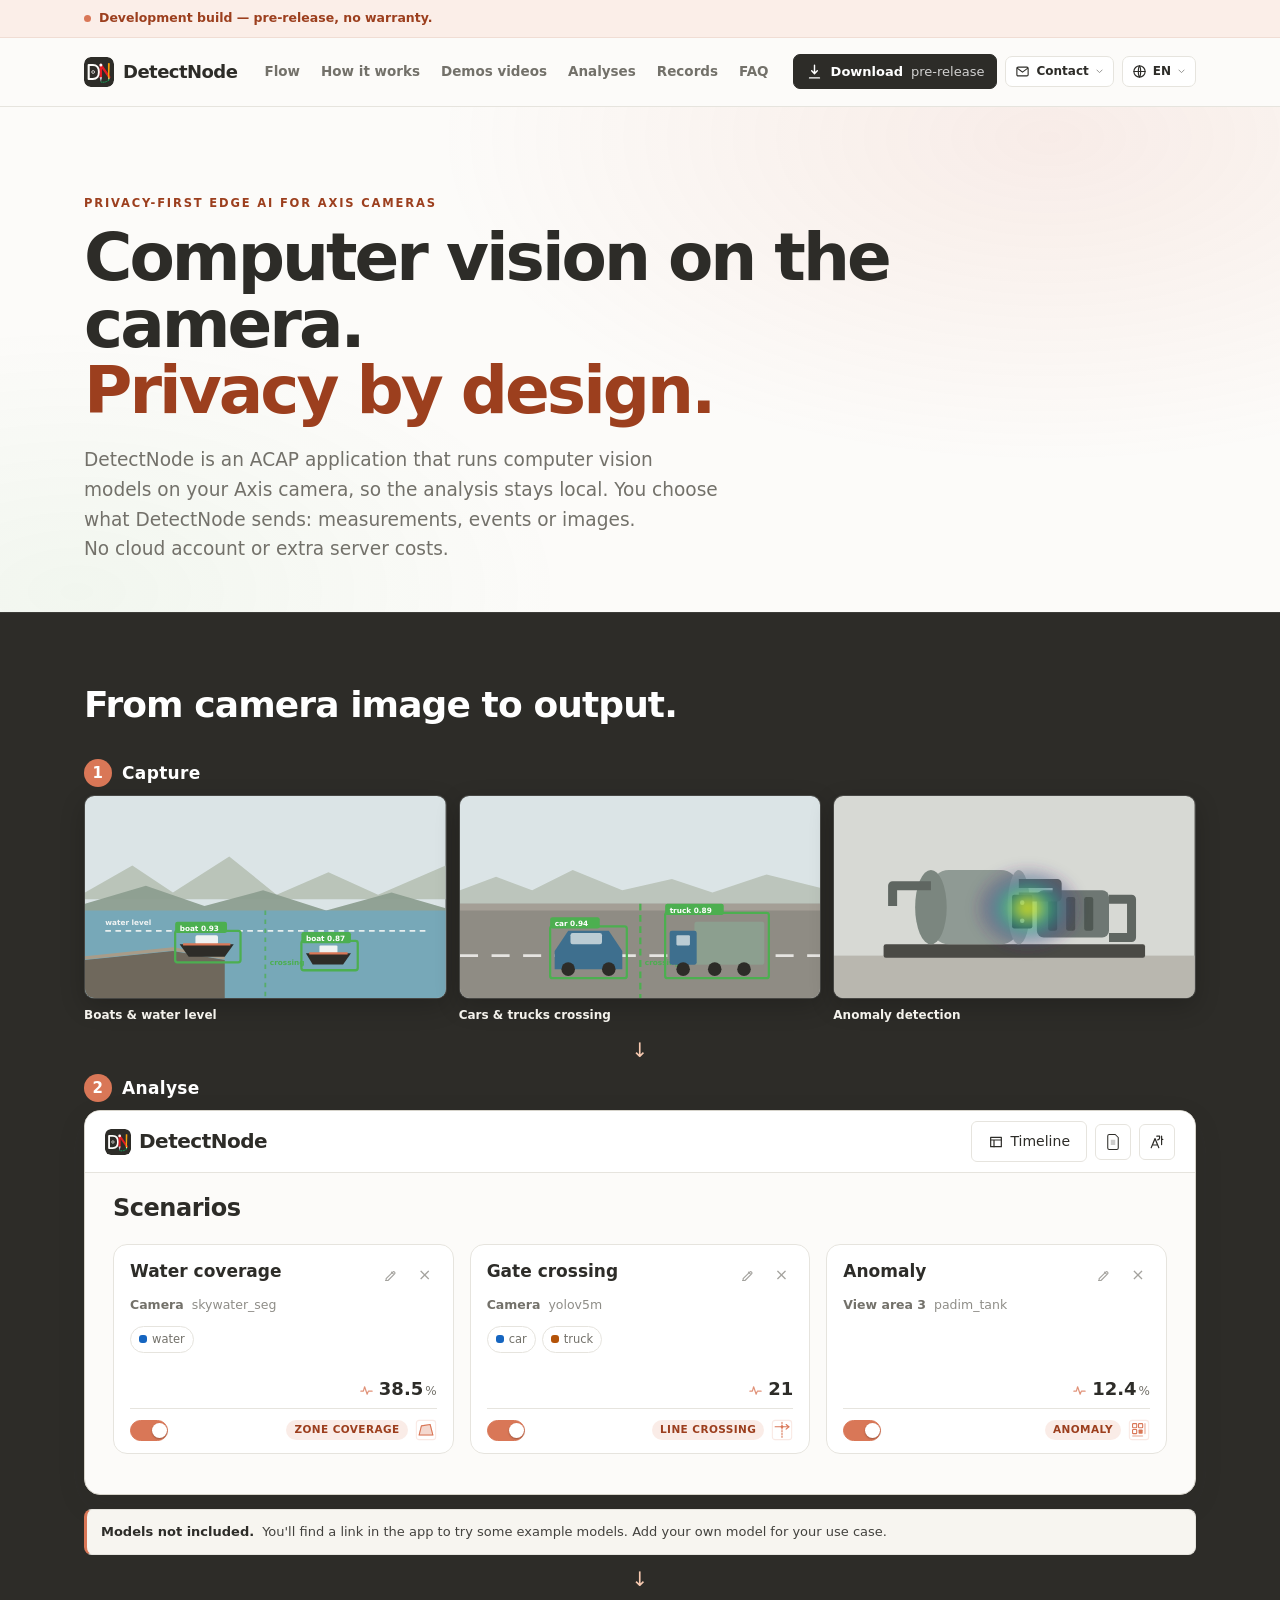
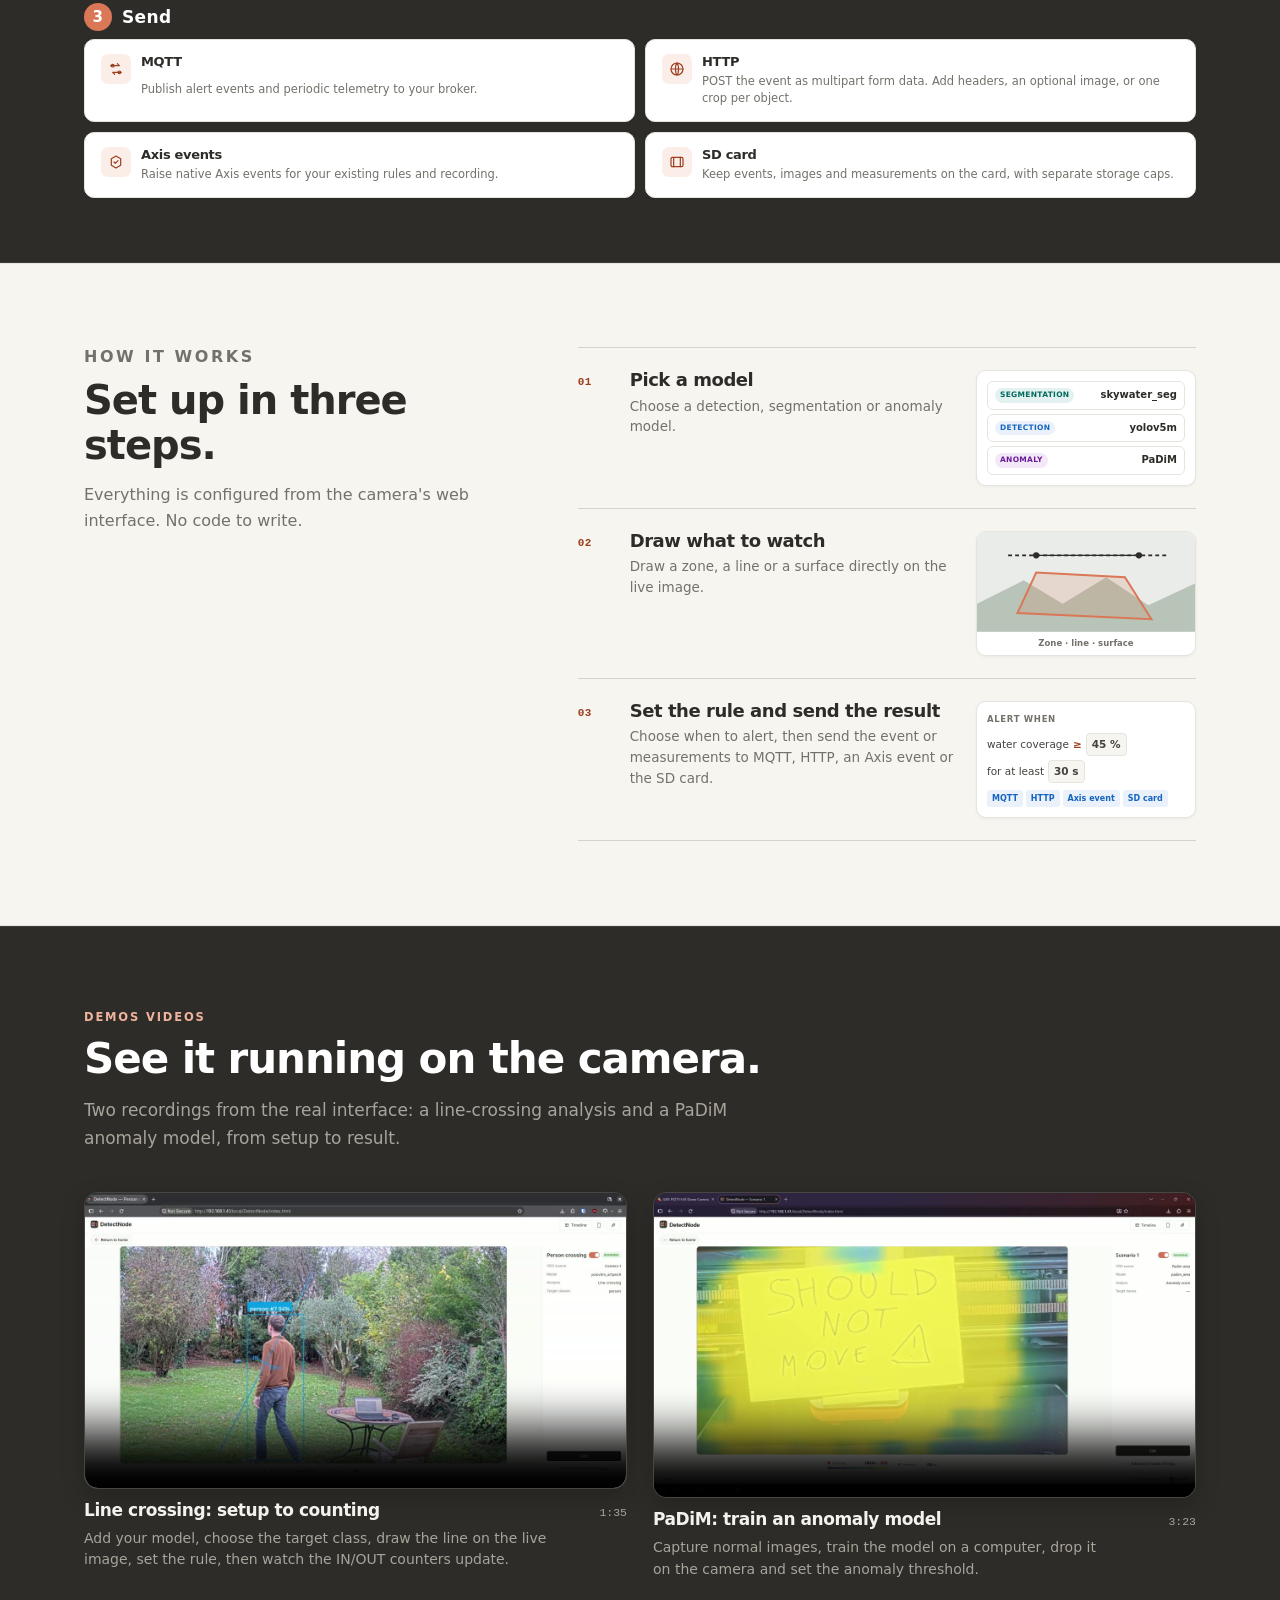
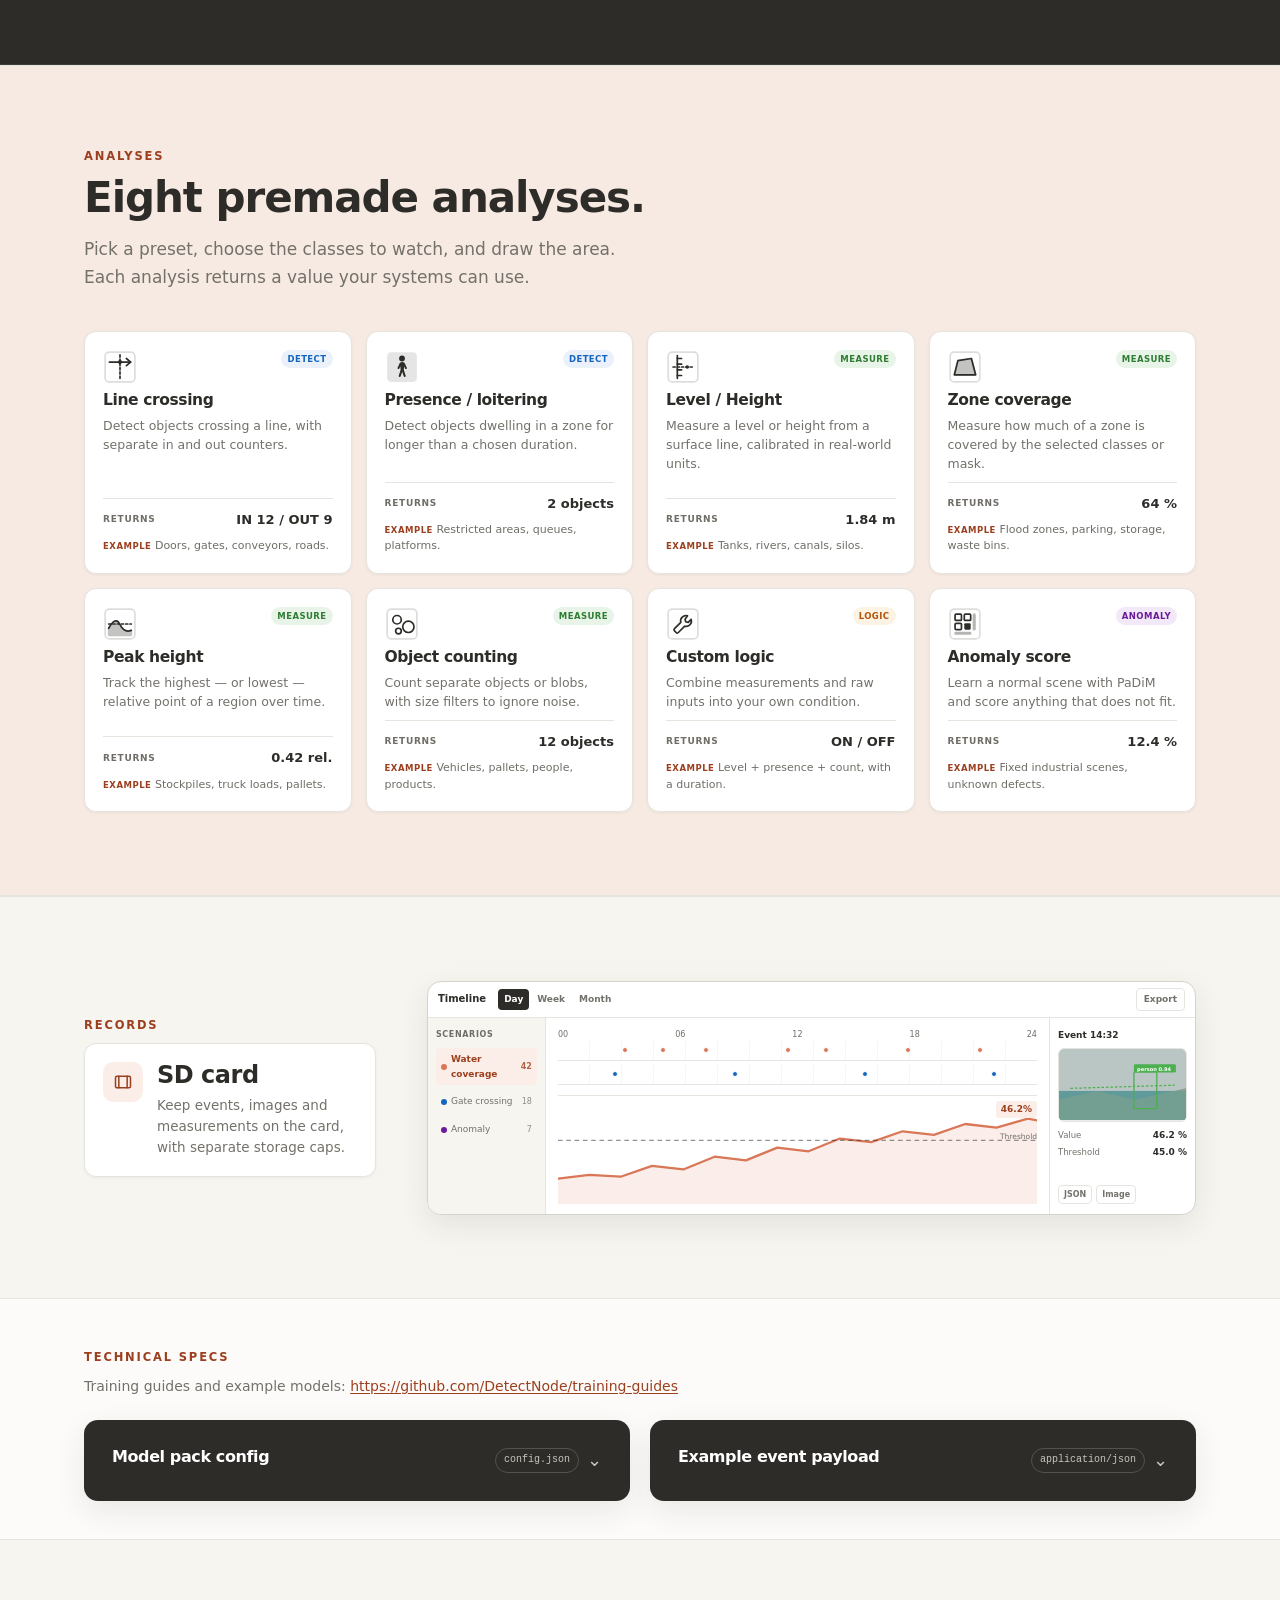
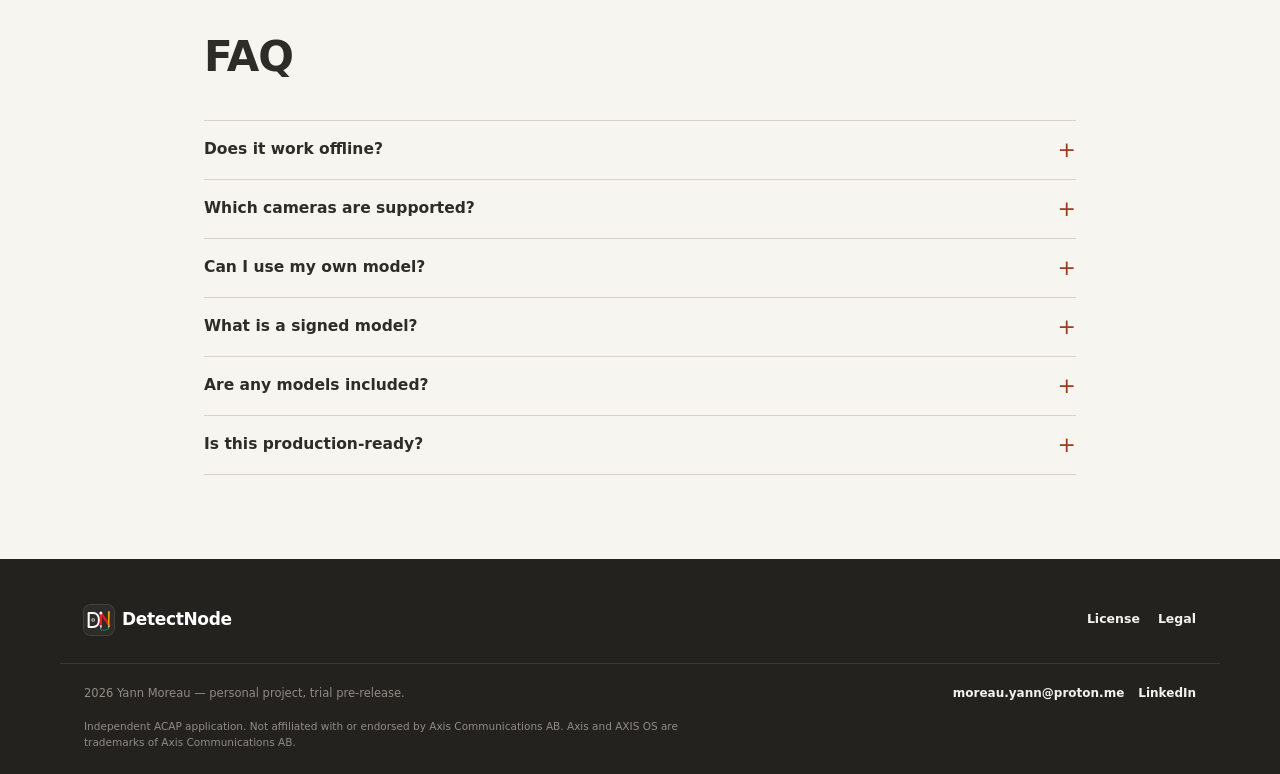
==== commit b32cfb8f: "Add : example videos" ====
--- a/index.html
+++ b/index.html
@@ -20,8 +20,6 @@
 </head>
 <body>
 
-<a class="skip-link" href="#main">Skip to content</a>
-
 <!-- ============================================================ Dev banner -->
 <div class="banner">
   <div class="wrap banner-inner">
@@ -41,6 +39,7 @@
     <nav class="nav" id="nav" aria-label="Sections">
       <a href="#pipeline" data-i18n="nav.pipeline">Flow</a>
       <a href="#how" data-i18n="nav.how">How it works</a>
+      <a href="#demos" data-i18n="nav.demos">Demos videos</a>
       <a href="#analyses" data-i18n="nav.analyses">Analyses</a>
       <a href="#records" data-i18n="nav.records">Records</a>
       <a href="#faq" data-i18n="nav.faq">FAQ</a>
@@ -431,6 +430,51 @@
     </div>
   </section>
 
+  <!-- =============================================================== Demos -->
+  <section class="section demos" id="demos">
+    <div class="wrap">
+      <div class="section-head reveal">
+        <p class="eyebrow" data-i18n="demos.eyebrow">Demos videos</p>
+        <h2 data-i18n="demos.title">See it running on the camera.</h2>
+        <p data-i18n="demos.lead">Two recordings from the real interface: a line-crossing analysis and a PaDiM anomaly model, from setup to result.</p>
+      </div>
+
+      <div class="demo-grid">
+        <figure class="demo-card reveal" tabindex="-1">
+          <div class="demo-video">
+            <video controls playsinline preload="none" poster="videos/line-crossing-poster.jpg" width="1920" height="1048" aria-label="Line crossing demo" data-i18n-aria="demos.line.title">
+              <source src="videos/line-crossing.mp4" type="video/mp4" />
+              <a href="videos/line-crossing.mp4" data-i18n="demos.fallback">Download the video</a>
+            </video>
+          </div>
+          <figcaption>
+            <div class="demo-title-row">
+              <h3 data-i18n="demos.line.title">Line crossing: setup to counting</h3>
+              <span class="demo-duration">1:35</span>
+            </div>
+            <p data-i18n="demos.line.desc">Add your model, choose the target class, draw the line on the live image, set the rule, then watch the IN/OUT counters update.</p>
+          </figcaption>
+        </figure>
+
+        <figure class="demo-card reveal" tabindex="-1">
+          <div class="demo-video">
+            <video controls playsinline preload="none" poster="videos/padim-anomaly-poster.jpg" width="1920" height="1080" aria-label="PaDiM anomaly demo" data-i18n-aria="demos.padim.title">
+              <source src="videos/padim-anomaly.mp4" type="video/mp4" />
+              <a href="videos/padim-anomaly.mp4" data-i18n="demos.fallback">Download the video</a>
+            </video>
+          </div>
+          <figcaption>
+            <div class="demo-title-row">
+              <h3 data-i18n="demos.padim.title">PaDiM: train an anomaly model</h3>
+              <span class="demo-duration">3:23</span>
+            </div>
+            <p data-i18n="demos.padim.desc">Capture normal images, train the model on a computer, drop it on the camera and set the anomaly threshold.</p>
+          </figcaption>
+        </figure>
+      </div>
+    </div>
+  </section>
+
   <!-- ============================================================ Analyses -->
   <section class="section analyses" id="analyses">
     <div class="wrap">
@@ -628,6 +672,7 @@
   <section class="section specs" id="specs">
     <div class="wrap">
       <h2 class="eyebrow specs-eyebrow reveal" data-i18n="specs.eyebrow">Technical specs</h2>
+      <p class="specs-guides reveal"><span data-i18n="specs.guides">Training guides and example models:</span> <a href="https://github.com/DetectNode/training-guides" target="_blank" rel="noopener">https://github.com/DetectNode/training-guides</a></p>
 
       <div class="specs-code-grid">
         <details class="spec-payload spec-disclosure reveal">
@@ -747,20 +792,6 @@
     <span class="footer-fine" data-i18n="footer.axisDisclaimer">Independent ACAP application. Not affiliated with or endorsed by Axis Communications AB. Axis and AXIS OS are trademarks of Axis Communications AB.</span>
   </div>
 </footer>
-
-<!-- ============================================================ Legal notice -->
-<aside class="legal-notice" id="legalNotice" role="region" aria-labelledby="legalTitle">
-  <button type="button" class="legal-dismiss" id="legalDismiss" aria-label="Close" data-i18n-aria="legal.close" data-i18n-title="legal.close">×</button>
-  <span class="legal-badge" data-i18n="legal.badge">Personal project</span>
-  <h2 id="legalTitle" data-i18n="legal.title">Trial pre-release</h2>
-  <p data-i18n="legal.summary">DetectNode is a personal project by Yann Moreau.</p>
-  <p data-i18n="legal.trial">This is a pre-release trial, not an industrial or production-ready product. It is provided without warranty.</p>
-  <p class="legal-privacy" data-i18n="legal.privacy">This site uses no analytics or advertising cookies. Your language and this notice are stored locally in your browser.</p>
-  <p class="legal-axis" data-i18n="legal.axis">Independent project — not affiliated with or endorsed by Axis Communications AB.</p>
-  <div class="legal-actions">
-    <button type="button" class="btn btn-sm btn-primary" id="legalAccept" data-i18n="legal.accept">Got it</button>
-  </div>
-</aside>
 
 <dialog class="license-dialog" id="licenseDialog" aria-labelledby="licenseTitle">
   <div class="license-dialog-head">
--- a/styles.css
+++ b/styles.css
@@ -10,6 +10,7 @@
   --surface: #ffffff;
   --surface-alt: #f7f5f0;
   --surface-sunken: #efede7;
+  --surface-warm: #f7eae2;
   --ink: #2d2c28;
   --ink-soft: #43423e;
   --muted: #73716a;
@@ -47,7 +48,6 @@
 
 html {
   height: 100%;
-  scroll-behavior: smooth;
   scroll-padding-top: 88px;
   -webkit-text-size-adjust: 100%;
 }
@@ -78,20 +78,6 @@
   margin: 0 auto;
   padding: 0 24px;
 }
-
-.skip-link {
-  position: absolute;
-  left: 16px;
-  top: -80px;
-  z-index: 100;
-  padding: 10px 14px;
-  border-radius: 6px;
-  background: var(--ink);
-  color: #fff;
-  text-decoration: none;
-  transition: top 0.15s;
-}
-.skip-link:focus { top: 12px; }
 
 .eyebrow {
   margin: 0;
@@ -547,7 +533,6 @@
 /* ---------------------------------------------------------------------- How */
 .how { background: var(--surface-alt); border-top: 1px solid var(--line); border-bottom: 1px solid var(--line); }
 .how-layout { display: grid; grid-template-columns: 0.82fr 1.18fr; gap: clamp(36px, 5vw, 72px); align-items: start; }
-.how-intro { position: sticky; top: 96px; }
 .how-intro h2 { margin: 10px 0 14px; font-size: clamp(28px, 3.2vw, 40px); }
 .how-intro > p { color: var(--muted); font-size: 16px; }
 
@@ -607,7 +592,33 @@
 .out-chips { display: flex; flex-wrap: wrap; gap: 3px; }
 .out-chips span { padding: 2px 5px; border-radius: 3px; background: var(--blue-soft); color: var(--blue); font-size: 8px; font-weight: 650; }
 
+/* -------------------------------------------------------------------- Demos */
+.demos {
+  background: var(--ink);
+  color: #f4f2ec;
+  border-top: 1px solid rgba(255, 255, 255, 0.08);
+  border-bottom: 1px solid rgba(255, 255, 255, 0.08);
+}
+.demos .eyebrow { color: #f0b39b; }
+.demos .section-head h2 { color: #fff; }
+.demos .section-head > p:last-child { color: #a8a49b; }
+.demos .demo-title-row h3 { color: #f4f2ec; }
+.demos .demo-duration { color: #a8a49b; }
+.demos .demo-card figcaption p { color: #a8a49b; }
+.demos .demo-video { border-color: rgba(255, 255, 255, 0.16); background: #23221f; box-shadow: 0 8px 24px rgba(0, 0, 0, 0.2); }
+.demos .demo-video video { background: #23221f; }
+.demo-grid { display: grid; grid-template-columns: repeat(2, minmax(0, 1fr)); gap: clamp(18px, 2.2vw, 26px); }
+.demo-card { display: flex; flex-direction: column; gap: 11px; margin: 0; min-width: 0; }
+.demo-video { overflow: hidden; border: 1px solid var(--line-strong); border-radius: 14px; background: var(--surface-sunken); box-shadow: var(--shadow-sm); }
+.demo-video video { display: block; width: 100%; height: auto; background: var(--surface-sunken); }
+.demo-card figcaption { display: flex; flex-direction: column; gap: 5px; }
+.demo-title-row { display: flex; align-items: baseline; justify-content: space-between; gap: 10px; }
+.demo-title-row h3 { font-size: 17px; line-height: 1.25; }
+.demo-duration { flex: none; color: var(--muted); font-family: var(--mono); font-size: 11.5px; font-variant-numeric: tabular-nums; }
+.demo-card figcaption p { color: var(--muted); font-size: 14px; line-height: 1.55; max-width: 52ch; }
+
 /* ----------------------------------------------------------------- Analyses */
+.analyses { background: var(--surface-warm); border-top: 1px solid var(--line); border-bottom: 1px solid var(--line); }
 .analysis-grid { display: grid; grid-template-columns: repeat(4, minmax(0, 1fr)); gap: 14px; }
 .analysis-card {
   display: flex;
@@ -700,7 +711,9 @@
 .rec-actions span { padding: 2px 5px; border: 1px solid var(--line); border-radius: 4px; color: var(--muted); font-size: 8px; font-weight: 600; }
 
 /* ------------------------------------------------------------------- Specs */
-.specs-eyebrow { margin-bottom: 20px; }
+.specs-eyebrow { margin-bottom: 10px; }
+.specs-guides { margin: 0 0 22px; color: var(--muted); font-size: 14px; }
+.specs-guides a { color: var(--accent-ink); text-decoration: underline; text-underline-offset: 2px; overflow-wrap: anywhere; }
 .specs { background: var(--bg); padding-top: clamp(36px, 4vw, 52px); padding-bottom: clamp(28px, 3vw, 40px); }
 .specs-code-grid { display: grid; grid-template-columns: 1fr 1fr; gap: 20px; align-items: start; }
 .specs-code-grid .payload { font-size: 11.5px; }
@@ -782,60 +795,6 @@
 .footer-contact { display: inline-flex; align-items: center; gap: 14px; flex-wrap: wrap; }
 .footer-contact a { color: #f4f2ec; font-size: 12px; font-weight: 550; text-decoration: none; }
 .footer-contact a:hover { color: #f0b39b; text-decoration: underline; }
-
-/* ------------------------------------------------------------ Legal notice */
-.legal-notice {
-  position: fixed;
-  right: 20px;
-  bottom: 20px;
-  z-index: 45;
-  width: min(390px, calc(100vw - 32px));
-  max-height: min(72vh, 560px);
-  overflow-y: auto;
-  padding: 18px;
-  border: 1px solid var(--line-strong);
-  border-radius: var(--radius);
-  background: var(--surface);
-  box-shadow: var(--shadow-lg);
-  animation: legal-in 0.35s var(--ease);
-}
-@keyframes legal-in {
-  from { transform: translateY(12px); }
-  to { transform: none; }
-}
-.legal-dismiss {
-  position: absolute;
-  top: 7px;
-  right: 7px;
-  width: 28px;
-  height: 28px;
-  border: 0;
-  border-radius: 6px;
-  background: transparent;
-  color: var(--muted);
-  font-size: 20px;
-  line-height: 1;
-  cursor: pointer;
-}
-.legal-dismiss:hover { background: var(--surface-alt); color: var(--ink); }
-.legal-badge {
-  display: inline-flex;
-  padding: 2px 7px;
-  border-radius: 999px;
-  background: var(--accent-soft);
-  color: var(--accent-ink);
-  font-size: 9px;
-  font-weight: 750;
-  letter-spacing: 0.06em;
-  text-transform: uppercase;
-}
-.legal-notice h2 { margin: 8px 0 6px; font-size: 16px; }
-.legal-notice p { margin-bottom: 8px; color: var(--muted); font-size: 12.5px; line-height: 1.55; }
-.legal-notice .legal-privacy { color: var(--muted-2); font-size: 11.5px; }
-.legal-notice .legal-axis { color: var(--muted-2); font-size: 11px; line-height: 1.5; }
-.legal-notice .legal-consent { color: var(--ink-soft); font-size: 11.5px; font-weight: 600; }
-.legal-actions { display: flex; flex-wrap: wrap; gap: 8px; margin-top: 12px; }
-.legal-actions .btn { padding: 7px 12px; font-size: 12.5px; }
 
 /* ------------------------------------------------------------- License modal */
 .license-dialog {
@@ -906,7 +865,6 @@
   .topbar-actions { margin-left: auto; }
 
   .how-layout { grid-template-columns: 1fr; gap: 32px; }
-  .how-intro { position: static; }
   .step { grid-template-columns: 30px minmax(0, 1fr) 220px; }
   .records-grid { grid-template-columns: 1fr; gap: 32px; }
   .specs-code-grid { grid-template-columns: 1fr; }
@@ -931,11 +889,11 @@
   .step { grid-template-columns: 28px minmax(0, 1fr); }
   .pipeline-output-grid { grid-template-columns: 1fr; }
   .pipeline-example-grid { grid-template-columns: 1fr; }
+  .demo-grid { grid-template-columns: 1fr; }
   .step-ui { grid-column: 2; margin-top: 8px; }
   .analysis-grid { grid-template-columns: 1fr 1fr; }
   .rec-body { grid-template-columns: 1fr 132px; }
   .rec-rail { display: none; }
-  .legal-notice { left: 12px; right: 12px; bottom: 12px; width: auto; max-height: 62vh; }
   .app-btn { padding: 8px; }
   .app-btn span { display: none; }
   .app-view { padding: 16px 16px 28px; }
@@ -966,7 +924,6 @@
   .lang-btn #langCurrent { display: none; }
   .lang-btn { padding: 7px; }
   .lang-btn .caret { display: none; }
-  .legal-actions .btn { flex: 1 1 100%; }
 }
 
 @media (max-width: 360px) {
@@ -975,7 +932,6 @@
 }
 
 @media (prefers-reduced-motion: reduce) {
-  html { scroll-behavior: auto; }
   *, *::before, *::after { animation-duration: 0.01ms !important; animation-iteration-count: 1 !important; transition-duration: 0.01ms !important; }
   .hero-copy { animation: none; }
 }
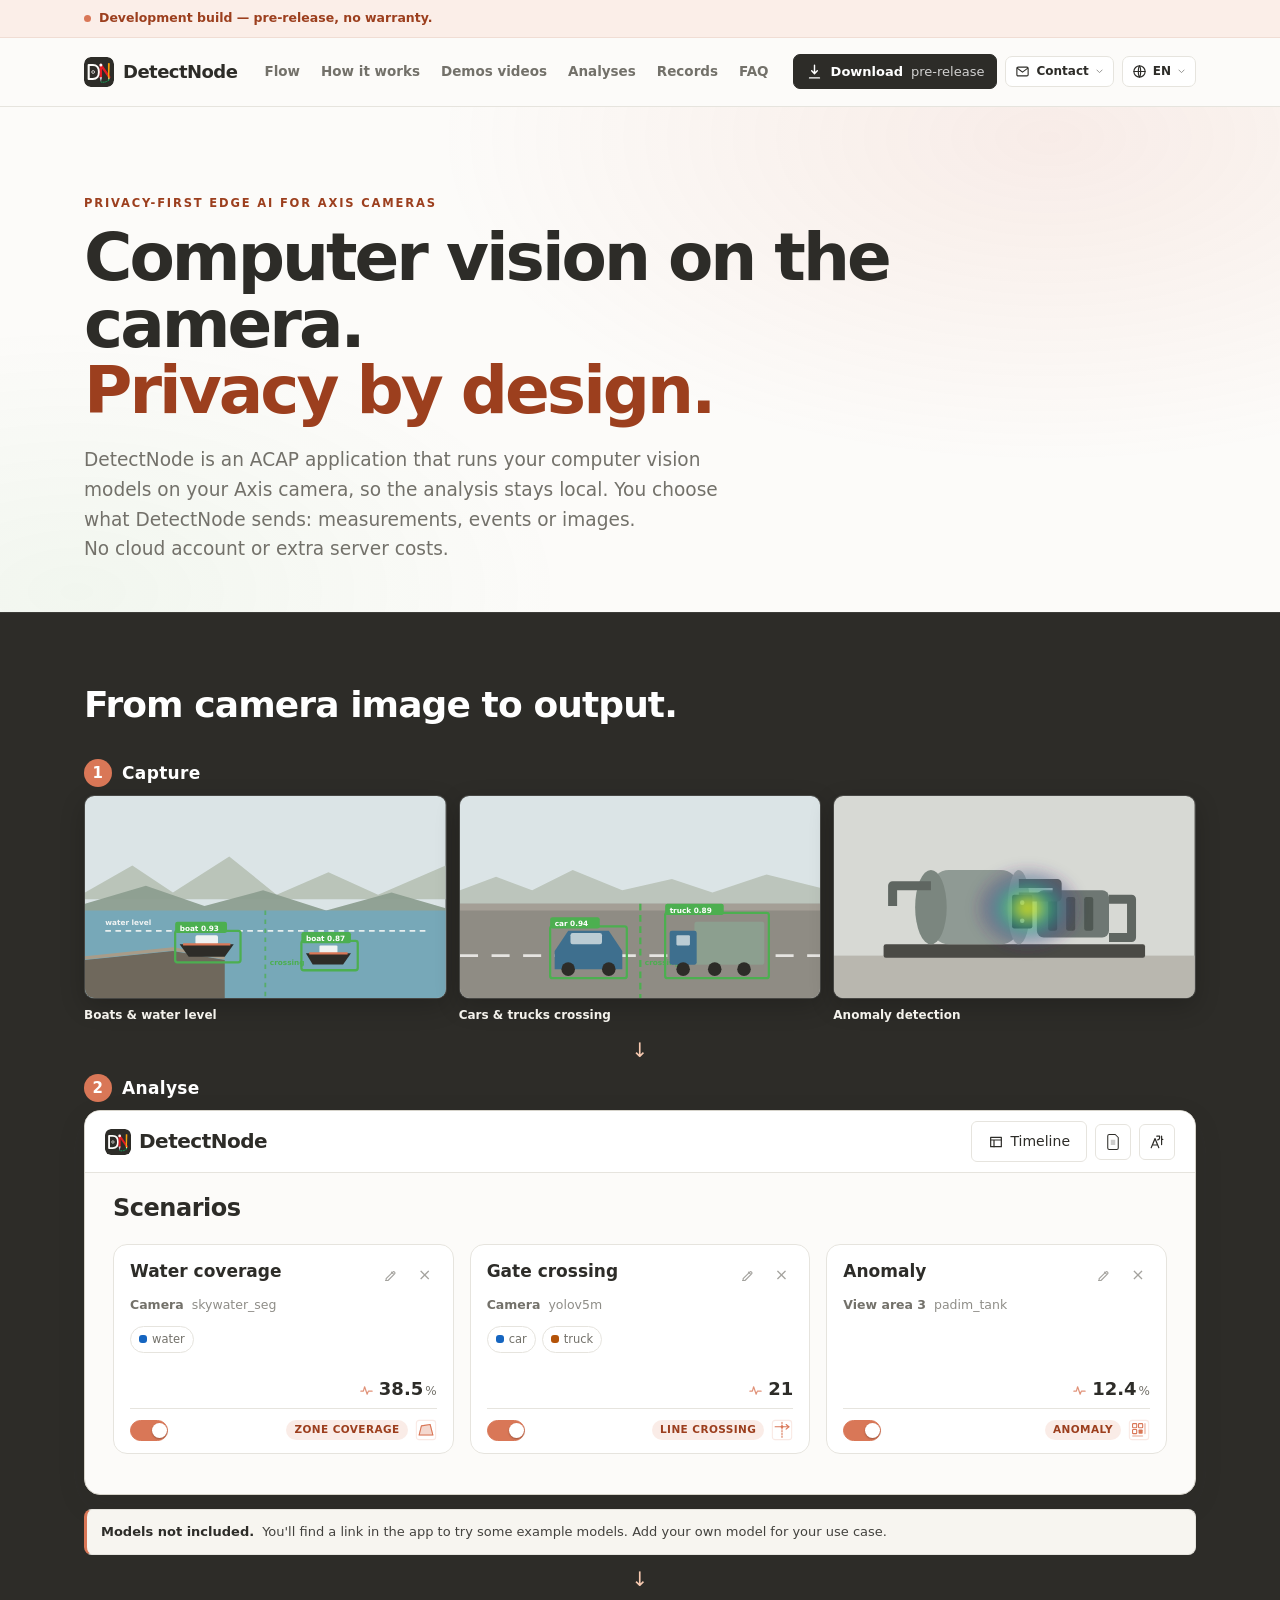
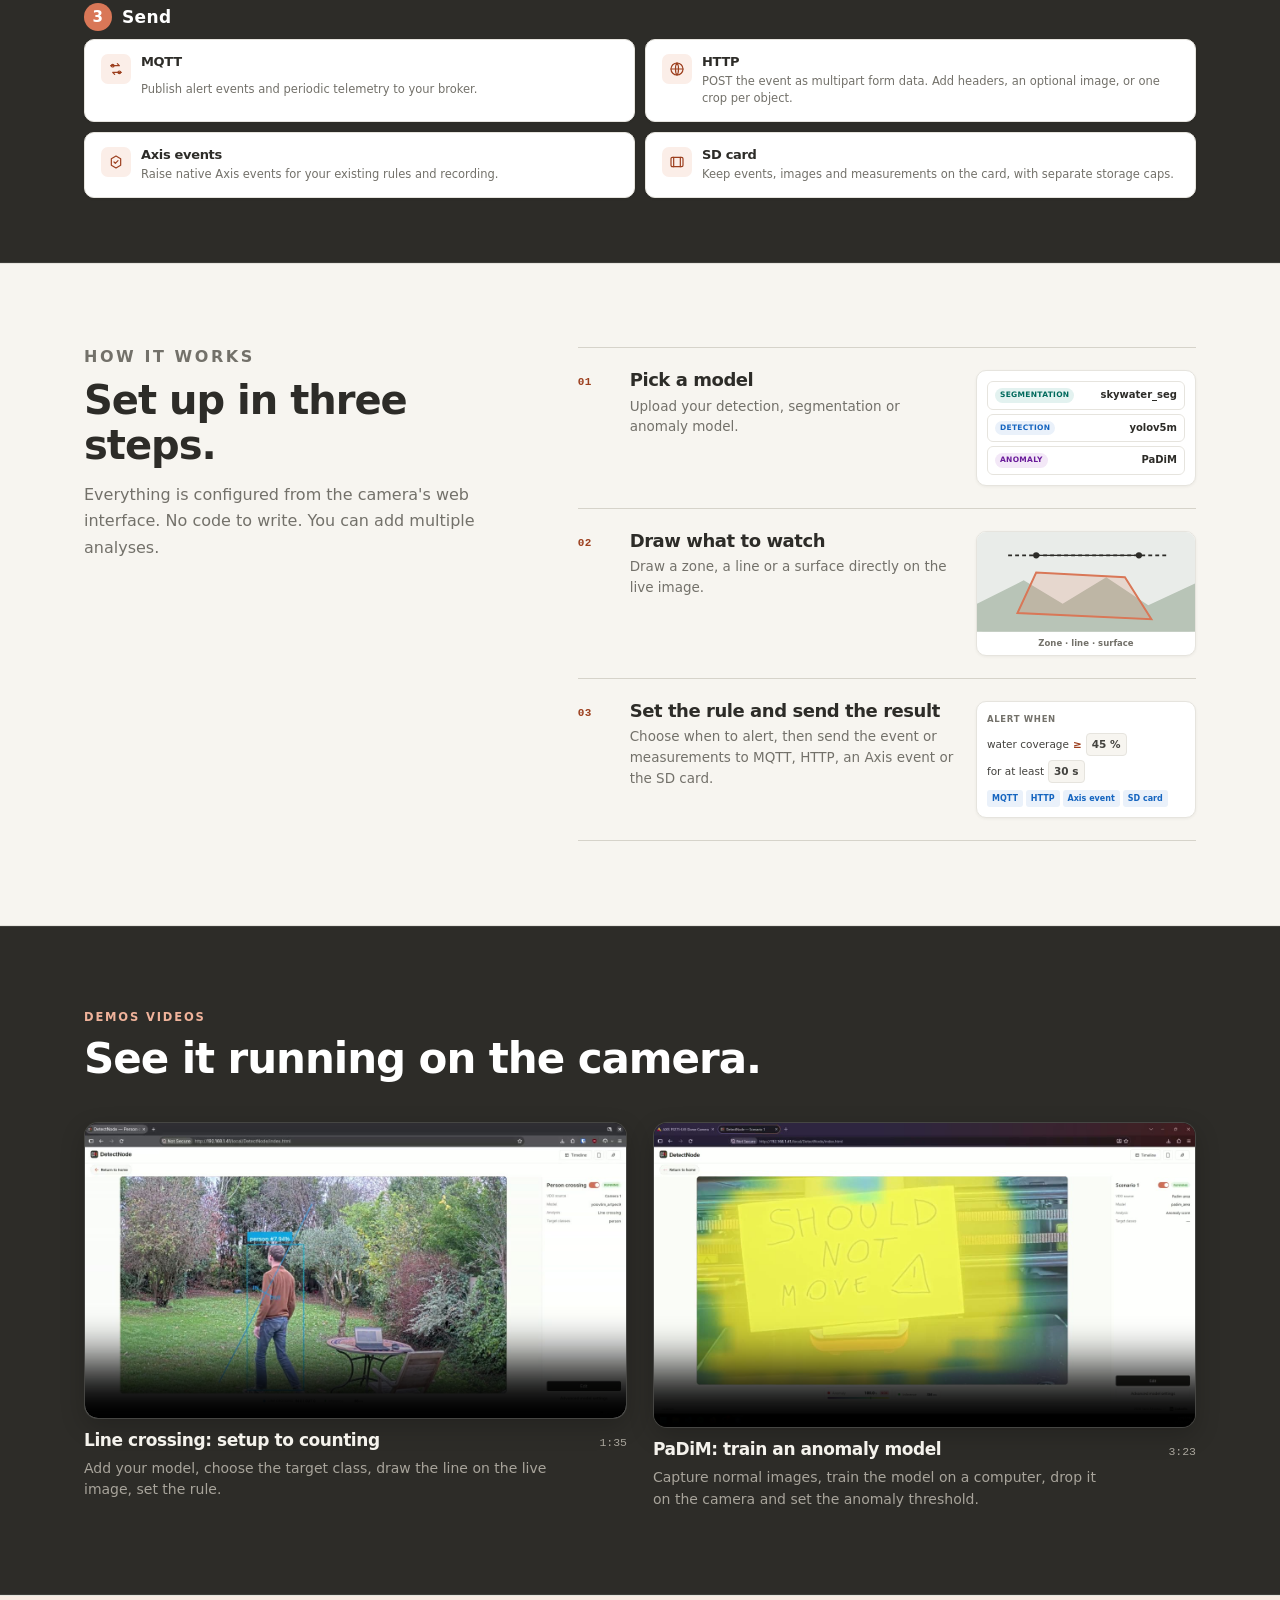
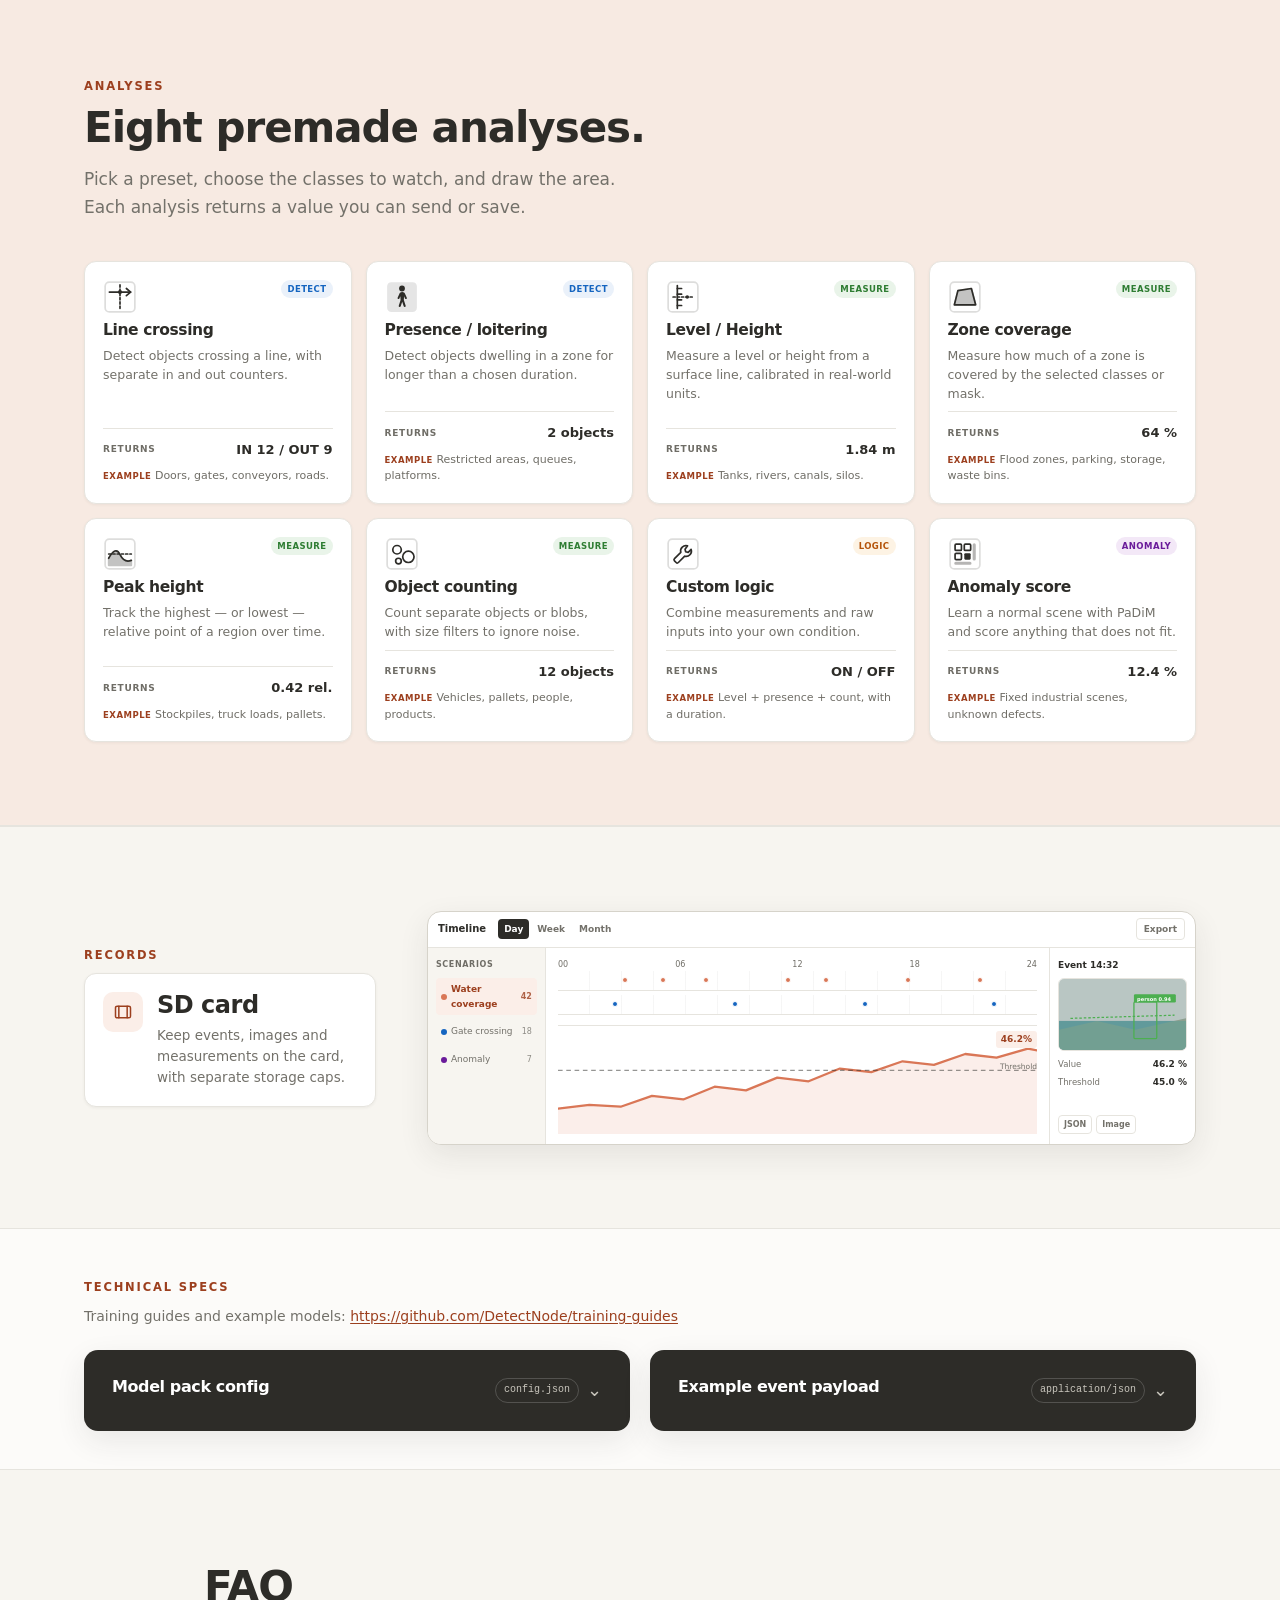
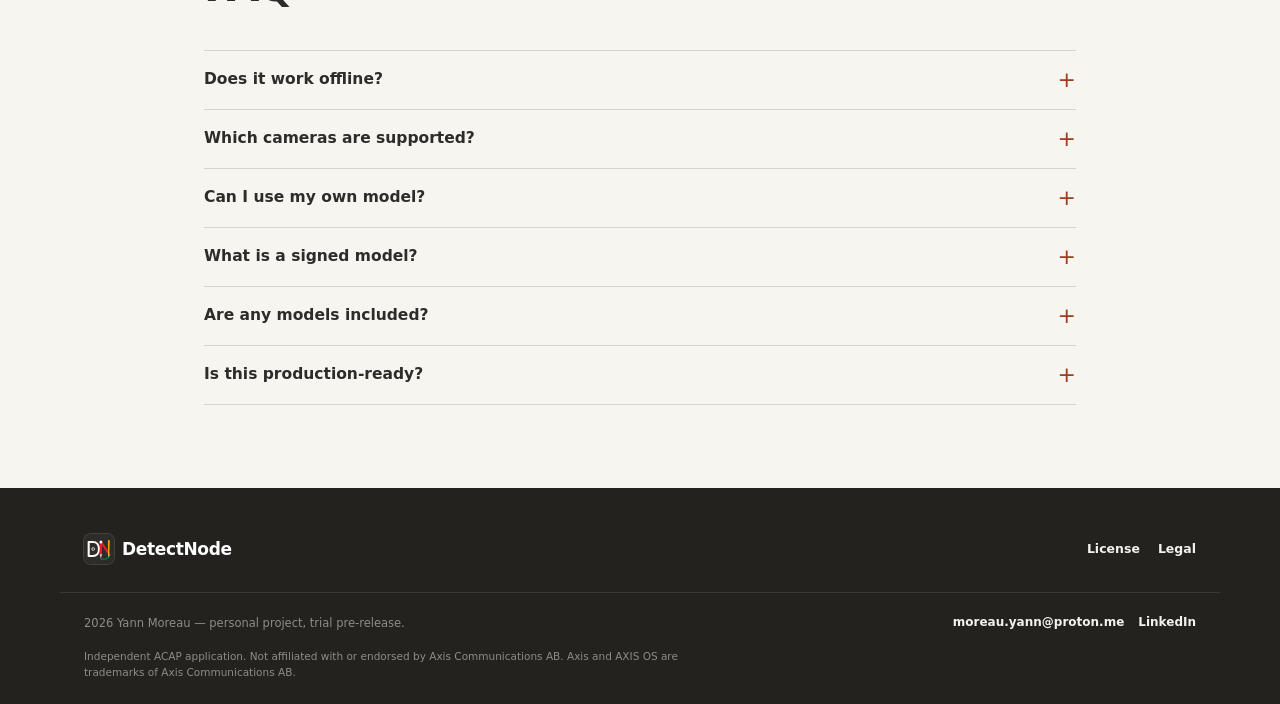
==== commit 9d94e800: "Change : formulation" ====
--- a/index.html
+++ b/index.html
@@ -4,7 +4,7 @@
 <meta charset="utf-8" />
 <meta name="viewport" content="width=device-width, initial-scale=1" />
 <title>DetectNode — Privacy-first computer vision for Axis cameras</title>
-<meta name="description" content="DetectNode is an ACAP application that runs computer vision models on the camera itself. Analyze locally and send only what you choose — no cloud account or server costs." />
+<meta name="description" content="DetectNode is an ACAP application that runs your computer vision models on the camera itself. Analyze locally and send only what you choose — no cloud account or server costs." />
 <meta name="theme-color" content="#fcfbf9" />
 <link rel="icon" type="image/svg+xml" href="favicon.svg" />
 <link rel="stylesheet" href="styles.css" />
@@ -46,7 +46,7 @@
     </nav>
 
     <div class="topbar-actions">
-      <a class="btn btn-primary btn-sm topbar-download" href="https://github.com/DetectNode/DetectNode.github.io/releases" target="_blank" rel="noopener" aria-label="Download the pre-release" title="Download the pre-release" data-i18n-aria="cta.downloadLabel" data-i18n-title="cta.downloadLabel">
+      <a class="btn btn-primary btn-sm topbar-download" href="https://github.com/DetectNode/DetectNode.github.io/releases/download/v0.0.1/signed_DetectNode_0_0_1_aarch64.eap" target="_blank" rel="noopener" aria-label="Download the pre-release" title="Download the pre-release" data-i18n-aria="cta.downloadLabel" data-i18n-title="cta.downloadLabel">
         <svg viewBox="0 0 24 24" fill="none" stroke="currentColor" stroke-width="2" stroke-linecap="round" stroke-linejoin="round" aria-hidden="true"><path d="M12 3v12m0 0-4-4m4 4 4-4M5 21h14"/></svg>
         <span data-i18n="cta.downloadVerb">Download</span>
         <span class="btn-qualifier" data-i18n="cta.downloadQualifier">pre-release</span>
@@ -104,7 +104,7 @@
           <span class="hero-line hero-line-accent" data-i18n="hero.title2">Privacy by design.</span>
         </h1>
         <p class="lead">
-          <span data-i18n="hero.lead">DetectNode is an ACAP application that runs computer vision models on your Axis camera, so the analysis stays local. You choose what DetectNode sends: measurements, events or images.</span><br />
+          <span data-i18n="hero.lead">DetectNode is an ACAP application that runs your computer vision models on your Axis camera, so the analysis stays local. You choose what DetectNode sends: measurements, events or images.</span><br />
           <span data-i18n="hero.lead2">No cloud account or extra server costs.</span>
         </p>
       </div>
@@ -369,7 +369,7 @@
       <div class="how-intro reveal">
         <p class="eyebrow" data-i18n="how.eyebrow">How it works</p>
         <h2 data-i18n="how.title">Set up in three steps.</h2>
-        <p data-i18n="how.lead">Everything is configured from the camera's web interface. No code to write.</p>
+        <p data-i18n="how.lead">Everything is configured from the camera's web interface. No code to write. You can add multiple analyses.</p>
       </div>
 
       <ol class="steps">
@@ -377,7 +377,7 @@
           <span class="step-num">01</span>
           <div class="step-copy">
             <h3 data-i18n="how.step1.title">Pick a model</h3>
-            <p data-i18n="how.step1.desc">Choose a detection, segmentation or anomaly model.</p>
+            <p data-i18n="how.step1.desc">Upload your detection, segmentation or anomaly model.</p>
           </div>
           <div class="step-ui model-ui" aria-hidden="true">
             <div class="mini-model"><span class="mini-task task-segmentation" data-i18n="how.mock.segmentation">Segmentation</span><strong>skywater_seg</strong></div>
@@ -436,7 +436,6 @@
       <div class="section-head reveal">
         <p class="eyebrow" data-i18n="demos.eyebrow">Demos videos</p>
         <h2 data-i18n="demos.title">See it running on the camera.</h2>
-        <p data-i18n="demos.lead">Two recordings from the real interface: a line-crossing analysis and a PaDiM anomaly model, from setup to result.</p>
       </div>
 
       <div class="demo-grid">
@@ -452,7 +451,7 @@
               <h3 data-i18n="demos.line.title">Line crossing: setup to counting</h3>
               <span class="demo-duration">1:35</span>
             </div>
-            <p data-i18n="demos.line.desc">Add your model, choose the target class, draw the line on the live image, set the rule, then watch the IN/OUT counters update.</p>
+            <p data-i18n="demos.line.desc">Add your model, choose the target class, draw the line on the live image, set the rule.</p>
           </figcaption>
         </figure>
 
@@ -483,7 +482,7 @@
         <h2 data-i18n="analyses.title">Eight premade analyses.</h2>
         <p>
           <span data-i18n="analyses.lead">Pick a preset, choose the classes to watch, and draw the area.</span><br />
-          <span data-i18n="analyses.lead2">Each analysis returns a value your systems can use.</span>
+          <span data-i18n="analyses.lead2">Each analysis returns a value you can send or save.</span>
         </p>
       </div>
 
